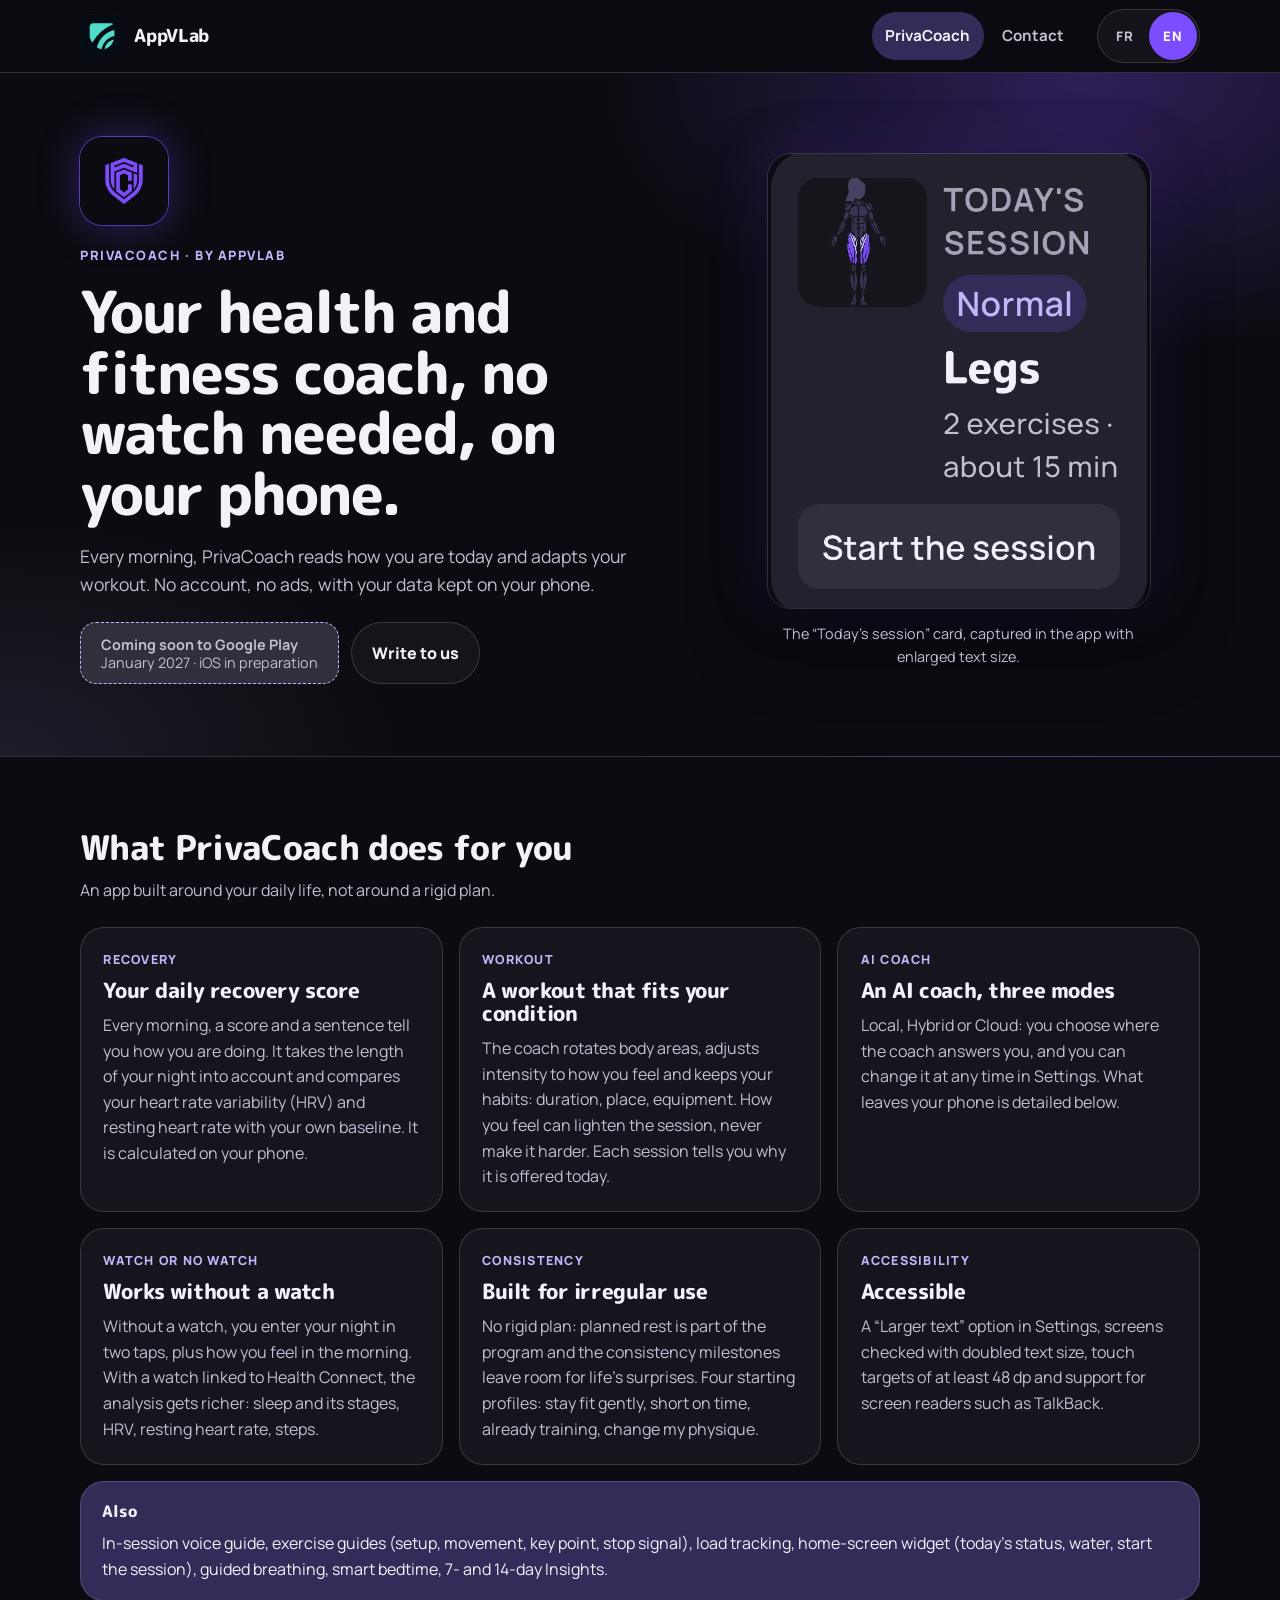
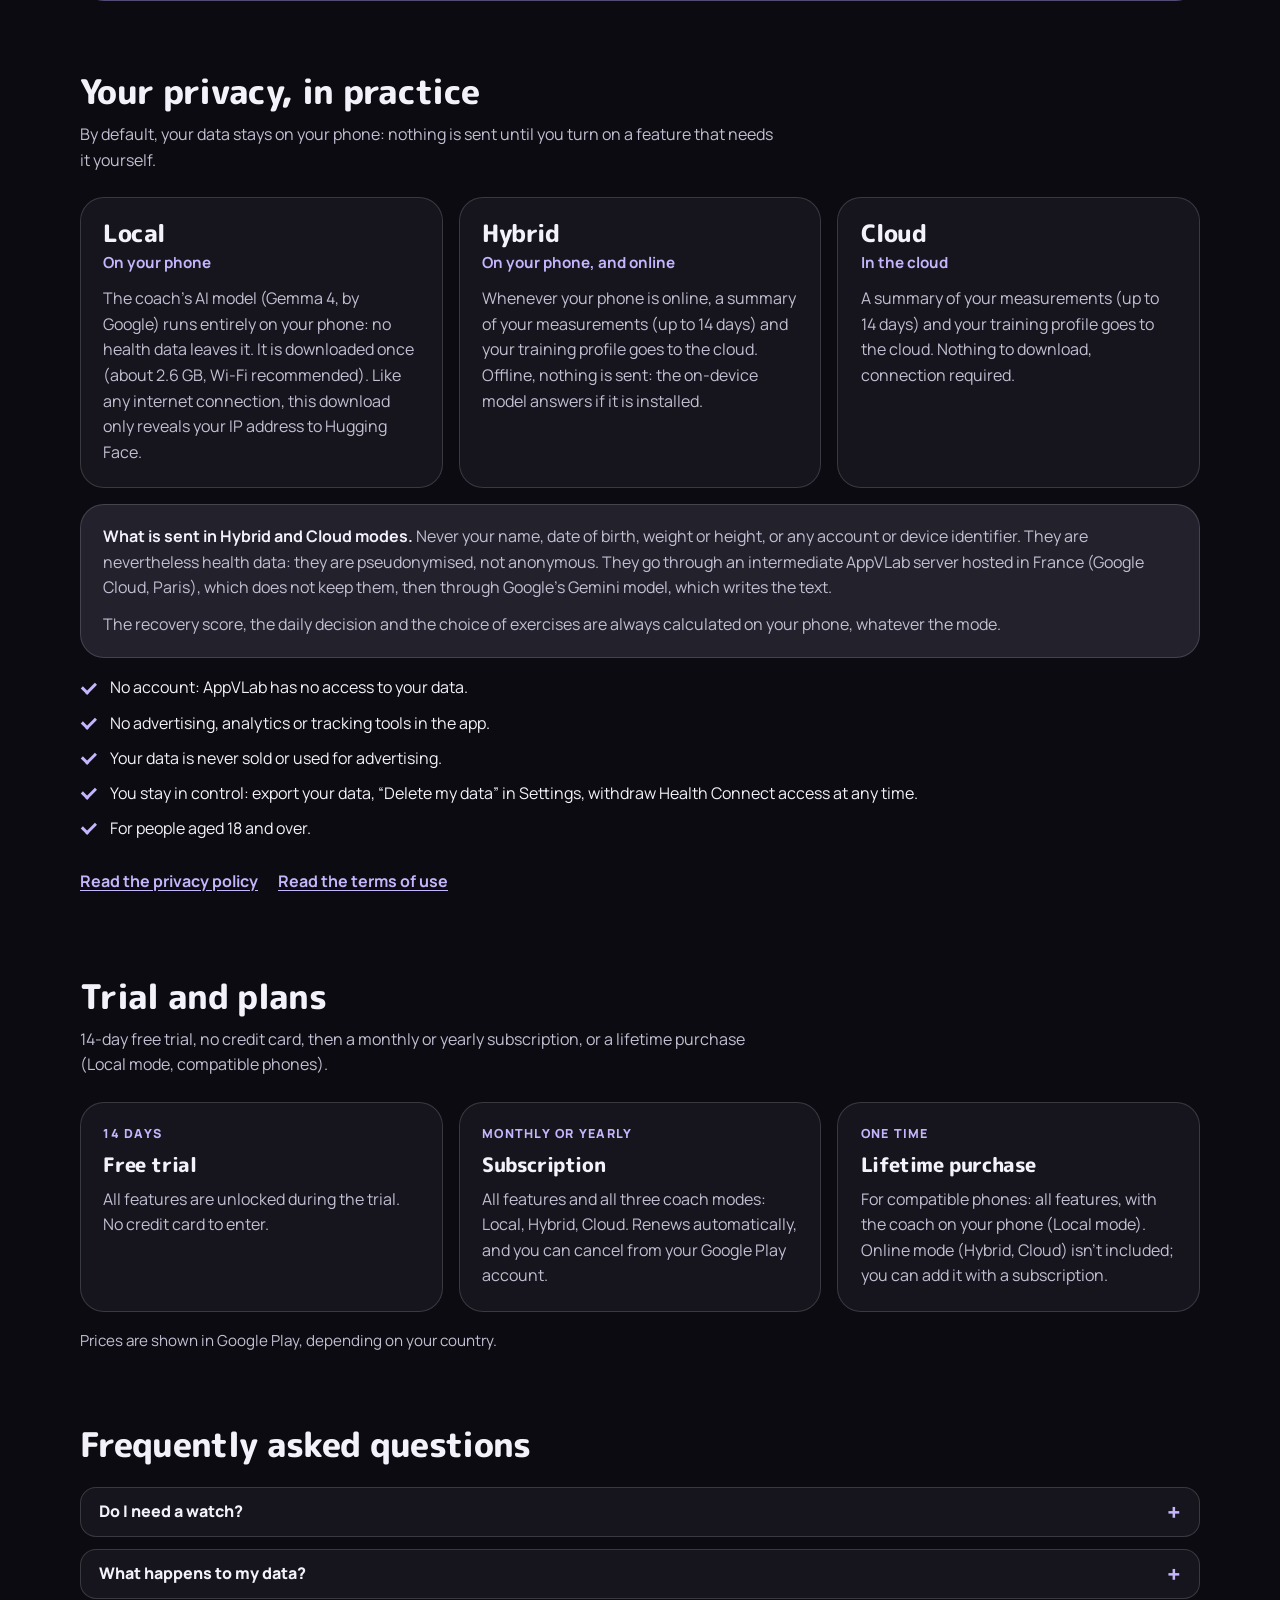
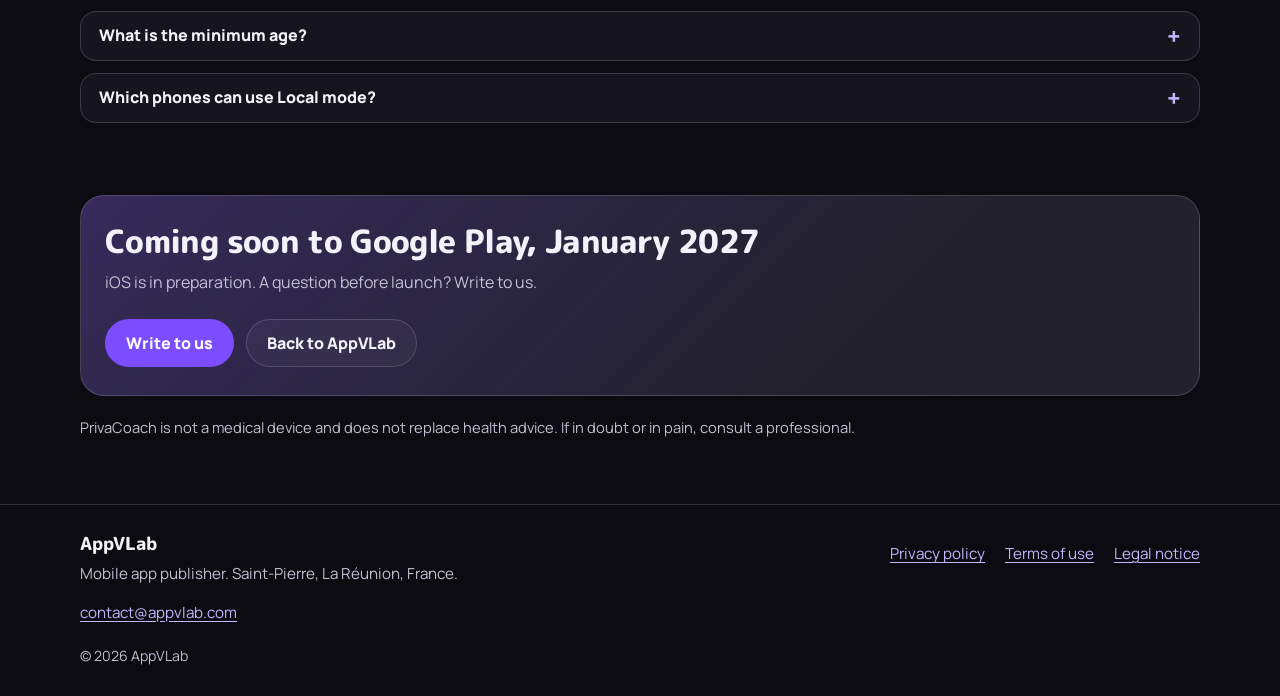
==== privacoach/index.html @ b3d248d9 "Redesign site: PrivaCoach page, legal notice, honest platforms - Home: Android available January 202" ====
<!DOCTYPE html>
<html lang="fr" data-title-fr="PrivaCoach — Ton coach santé et sport, sans montre | AppVLab" data-title-en="PrivaCoach — Your health and fitness coach, no watch needed | AppVLab" data-desc-fr="PrivaCoach adapte ta séance du jour à ta récupération, avec ou sans montre. Coach IA Local, Hybride ou Cloud, sans compte ni publicité. Android, janvier 2027." data-desc-en="PrivaCoach adapts your daily workout to your recovery, with or without a watch. Local, Hybrid or Cloud AI coach, no account, no ads. Android, January 2027.">
  <head>
    <meta charset="utf-8" />
    <meta name="viewport" content="width=device-width, initial-scale=1" />
    <title>PrivaCoach — Ton coach santé et sport, sans montre | AppVLab</title>
    <meta name="description" content="PrivaCoach adapte ta séance du jour à ta récupération, avec ou sans montre. Coach IA Local, Hybride ou Cloud, sans compte ni publicité. Android, janvier 2027." />
    <link rel="canonical" href="https://appvlab.com/privacoach/" />
    <meta name="color-scheme" content="dark" />
    <meta name="theme-color" content="#0C0B11" />
    <meta property="og:type" content="website" />
    <meta property="og:site_name" content="AppVLab" />
    <meta property="og:locale" content="fr_FR" />
    <meta property="og:locale:alternate" content="en_US" />
    <meta property="og:title" content="PrivaCoach — Ton coach santé et sport, sans montre | AppVLab" />
    <meta property="og:description" content="PrivaCoach adapte ta séance du jour à ta récupération, avec ou sans montre. Coach IA Local, Hybride ou Cloud, sans compte ni publicité. Android, janvier 2027." />
    <meta property="og:url" content="https://appvlab.com/privacoach/" />
    <meta property="og:image" content="https://appvlab.com/assets/privacoach-icon-256.png" />
    <meta name="twitter:card" content="summary" />
    <link rel="icon" href="/assets/favicon-48.png" type="image/png" sizes="48x48" />
    <link rel="apple-touch-icon" href="/assets/apple-touch-icon.png" />
    <link rel="preload" href="/assets/fonts/manrope-latin-var.woff2" as="font" type="font/woff2" crossorigin />
    <link rel="preload" href="/assets/fonts/mplus-rounded-1c-800-latin.woff2" as="font" type="font/woff2" crossorigin />
    <link rel="stylesheet" href="/assets/site.css" />
    <script src="/assets/site.js"></script>
  </head>
  <body data-theme="pc">
    <a class="skip-link" href="#contenu"><span data-l="fr">Aller au contenu</span><span data-l="en">Skip to content</span></a>
    <header class="topbar">
      <div class="shell topbar-inner">
        <a class="brand" href="/">
          <img src="/assets/logo-128.png" alt="" width="44" height="44" />
          <span class="brand-name">AppVLab</span>
        </a>
        <nav class="nav" aria-label="Navigation principale" data-aria-fr="Navigation principale" data-aria-en="Main navigation">
          <a href="/privacoach/" aria-current="page">PrivaCoach</a>
          <a href="/#contact">Contact</a>
        </nav>
        <div class="lang" role="group" aria-label="Langue / Language">
          <button type="button" data-lang="fr" lang="fr" aria-pressed="true" aria-label="Français">FR</button>
          <button type="button" data-lang="en" lang="en" aria-pressed="false" aria-label="English">EN</button>
        </div>
      </div>
    </header>
    <main id="contenu">
      <section class="pc-hero">
        <div class="shell pc-hero-grid">
          <div>
            <img class="pc-icon" src="/assets/privacoach-icon-256.png" alt="Icône de l’app PrivaCoach" data-l="fr" width="88" height="88" />
            <img class="pc-icon" src="/assets/privacoach-icon-256.png" alt="PrivaCoach app icon" data-l="en" width="88" height="88" />
            <p class="eyebrow"><span data-l="fr">PrivaCoach · par AppVLab</span><span data-l="en">PrivaCoach · by AppVLab</span></p>
            <h1><span data-l="fr">Ton coach santé et sport, sans montre, sur ton téléphone.</span><span data-l="en">Your health and fitness coach, no watch needed, on your phone.</span></h1>
            <p class="lead"><span data-l="fr">Chaque matin, PrivaCoach lit ta forme du jour et adapte ta séance. Sans compte, sans publicité, avec tes données sur ton téléphone.</span><span data-l="en">Every morning, PrivaCoach reads how you are today and adapts your workout. No account, no ads, with your data kept on your phone.</span></p>
            <div class="cta-row">
              <p class="soon">
                <strong><span data-l="fr">Bientôt sur Google Play</span><span data-l="en">Coming soon to Google Play</span></strong>
                <span><span data-l="fr">Janvier 2027 · iOS en préparation</span><span data-l="en">January 2027 · iOS in preparation</span></span>
              </p>
              <a class="btn btn-ghost" href="mailto:contact@appvlab.com?subject=PrivaCoach"><span data-l="fr">Nous écrire</span><span data-l="en">Write to us</span></a>
            </div>
            
          </div>
          <figure class="shot">
            <img src="/assets/screens/seance-du-jour-fr.webp" data-l="fr" width="640" height="760"
              alt="Capture de l’app PrivaCoach : la carte « Séance du jour » affiche une séance normale pour les jambes, deux exercices, environ 15 minutes, avec le bouton « Lancer la séance »." />
            <img src="/assets/screens/seance-du-jour-en.webp" data-l="en" width="640" height="760"
              alt="Screenshot of the PrivaCoach app: the “Today’s session” card shows a normal legs workout, two exercises, about 15 minutes, with the “Start the session” button." />
            <figcaption><span data-l="fr">La carte « Séance du jour », capturée dans l’app avec la taille de texte agrandie.</span><span data-l="en">The “Today’s session” card, captured in the app with enlarged text size.</span></figcaption>
          </figure>
        </div>
      </section>

      <div class="shell">
        <section class="section" id="points-forts" aria-labelledby="pf-title">
          <div class="section-head">
            <h2 id="pf-title"><span data-l="fr">Ce que PrivaCoach fait pour toi</span><span data-l="en">What PrivaCoach does for you</span></h2>
            <p><span data-l="fr">Une app pensée pour ton quotidien, pas pour un plan figé.</span><span data-l="en">An app built around your daily life, not around a rigid plan.</span></p>
          </div>
          <div class="grid">
          <article class="card">
              <p class="label"><span data-l="fr">Récupération</span><span data-l="en">Recovery</span></p>
              <h3><span data-l="fr">Ton score de récupération du jour</span><span data-l="en">Your daily recovery score</span></h3>
              <p><span data-l="fr">Chaque matin, un score et une phrase te disent comment tu es. Il tient compte de la durée de ta nuit et compare ta variabilité cardiaque (VFC) et ta fréquence cardiaque au repos à ta propre référence. Il est calculé sur ton téléphone.</span><span data-l="en">Every morning, a score and a sentence tell you how you are doing. It takes the length of your night into account and compares your heart rate variability (HRV) and resting heart rate with your own baseline. It is calculated on your phone.</span></p>
            </article>
          <article class="card">
              <p class="label"><span data-l="fr">Séance</span><span data-l="en">Workout</span></p>
              <h3><span data-l="fr">Une séance adaptée à ton état</span><span data-l="en">A workout that fits your condition</span></h3>
              <p><span data-l="fr">Le coach change de zone du corps, ajuste l’intensité selon ta forme et garde tes habitudes : durée, lieu, matériel. Ton ressenti peut alléger la séance, jamais la durcir. Chaque séance dit pourquoi elle t’est proposée aujourd’hui.</span><span data-l="en">The coach rotates body areas, adjusts intensity to how you feel and keeps your habits: duration, place, equipment. How you feel can lighten the session, never make it harder. Each session tells you why it is offered today.</span></p>
            </article>
          <article class="card">
              <p class="label"><span data-l="fr">Coach IA</span><span data-l="en">AI coach</span></p>
              <h3><span data-l="fr">Un coach IA, trois modes</span><span data-l="en">An AI coach, three modes</span></h3>
              <p><span data-l="fr">Local, Hybride ou Cloud : tu choisis où le coach te répond, et tu peux en changer à tout moment dans les Réglages. Le détail de ce qui quitte ton téléphone est plus bas.</span><span data-l="en">Local, Hybrid or Cloud: you choose where the coach answers you, and you can change it at any time in Settings. What leaves your phone is detailed below.</span></p>
            </article>
          <article class="card">
              <p class="label"><span data-l="fr">Avec ou sans montre</span><span data-l="en">Watch or no watch</span></p>
              <h3><span data-l="fr">Fonctionne sans montre</span><span data-l="en">Works without a watch</span></h3>
              <p><span data-l="fr">Sans montre, tu saisis ta nuit en deux touches et ton ressenti du matin. Avec une montre reliée à Health Connect, l’analyse s’enrichit : sommeil et phases, VFC, fréquence cardiaque au repos, pas.</span><span data-l="en">Without a watch, you enter your night in two taps, plus how you feel in the morning. With a watch linked to Health Connect, the analysis gets richer: sleep and its stages, HRV, resting heart rate, steps.</span></p>
            </article>
          <article class="card">
              <p class="label"><span data-l="fr">Régularité</span><span data-l="en">Consistency</span></p>
              <h3><span data-l="fr">Pensé pour un usage irrégulier</span><span data-l="en">Built for irregular use</span></h3>
              <p><span data-l="fr">Pas de plan figé : le repos planifié fait partie du programme et les jalons de régularité laissent de la marge aux imprévus. Quatre profils de départ : rester en forme en douceur, peu de temps, je m’entraîne déjà, changer mon physique.</span><span data-l="en">No rigid plan: planned rest is part of the program and the consistency milestones leave room for life’s surprises. Four starting profiles: stay fit gently, short on time, already training, change my physique.</span></p>
            </article>
          <article class="card">
              <p class="label"><span data-l="fr">Accessibilité</span><span data-l="en">Accessibility</span></p>
              <h3><span data-l="fr">Accessible</span><span data-l="en">Accessible</span></h3>
              <p><span data-l="fr">Une option « Texte agrandi » dans les Réglages, des écrans vérifiés avec une taille de texte doublée, des zones tactiles d’au moins 48 dp et la prise en compte des lecteurs d’écran comme TalkBack.</span><span data-l="en">A “Larger text” option in Settings, screens checked with doubled text size, touch targets of at least 48 dp and support for screen readers such as TalkBack.</span></p>
            </article>
          </div>
          <div class="also">
            <strong><span data-l="fr">Et aussi</span><span data-l="en">Also</span></strong>
            <p><span data-l="fr">Guide vocal en séance, fiches d’exercices (mise en place, mouvement, point clé, signal d’arrêt), suivi des charges, widget d’accueil (état du jour, eau, lancement de la séance), respiration guidée, coucher intelligent, Insights sur 7 et 14 jours.</span><span data-l="en">In-session voice guide, exercise guides (setup, movement, key point, stop signal), load tracking, home-screen widget (today’s status, water, start the session), guided breathing, smart bedtime, 7- and 14-day Insights.</span></p>
          </div>
        </section>

        <section class="section" id="confidentialite" aria-labelledby="priv-title">
          <div class="section-head">
            <h2 id="priv-title"><span data-l="fr">Ta vie privée, concrètement</span><span data-l="en">Your privacy, in practice</span></h2>
            <p><span data-l="fr">Par défaut, tes données restent sur ton téléphone : rien n’est envoyé tant que tu n’actives pas toi-même une fonction qui en a besoin.</span><span data-l="en">By default, your data stays on your phone: nothing is sent until you turn on a feature that needs it yourself.</span></p>
          </div>
          <div class="grid">
            <article class="card mode">
              <h3>Local</h3>
              <p class="where"><span data-l="fr">Sur ton téléphone</span><span data-l="en">On your phone</span></p>
              <p><span data-l="fr">Le modèle d’IA du coach (Gemma 4, de Google) tourne entièrement sur ton téléphone : aucune donnée de santé n’en sort. Il se télécharge une fois (environ 2,6 Go, Wi-Fi conseillé). Comme toute connexion internet, ce téléchargement laisse seulement apparaître ton adresse IP à Hugging Face.</span><span data-l="en">The coach’s AI model (Gemma 4, by Google) runs entirely on your phone: no health data leaves it. It is downloaded once (about 2.6 GB, Wi-Fi recommended). Like any internet connection, this download only reveals your IP address to Hugging Face.</span></p>
            </article>
            <article class="card mode">
              <h3><span data-l="fr">Hybride</span><span data-l="en">Hybrid</span></h3>
              <p class="where"><span data-l="fr">Sur ton téléphone, et en ligne</span><span data-l="en">On your phone, and online</span></p>
              <p><span data-l="fr">Dès que ton téléphone est en ligne, un résumé de tes mesures (jusqu’à 14 jours) et de ton profil d’entraînement part vers le cloud. Hors connexion, rien ne part : le modèle local répond s’il est installé.</span><span data-l="en">Whenever your phone is online, a summary of your measurements (up to 14 days) and your training profile goes to the cloud. Offline, nothing is sent: the on-device model answers if it is installed.</span></p>
            </article>
            <article class="card mode">
              <h3>Cloud</h3>
              <p class="where"><span data-l="fr">Dans le cloud</span><span data-l="en">In the cloud</span></p>
              <p><span data-l="fr">Un résumé de tes mesures (jusqu’à 14 jours) et de ton profil d’entraînement part vers le cloud. Rien à télécharger, connexion nécessaire.</span><span data-l="en">A summary of your measurements (up to 14 days) and your training profile goes to the cloud. Nothing to download, connection required.</span></p>
            </article>
          </div>
          <div class="callout">
            <p><span data-l="fr"><strong>Ce qui part en modes Hybride et Cloud.</strong> Ni ton nom, ni ta date de naissance, ni ton poids ou ta taille, ni identifiant de compte ou d’appareil. Ce sont pourtant des données de santé : elles sont pseudonymisées, pas anonymes. Elles passent par un serveur intermédiaire d’AppVLab hébergé en France (Google Cloud, Paris), qui ne les garde pas, puis par le modèle Gemini de Google, qui rédige le texte.</span><span data-l="en"><strong>What is sent in Hybrid and Cloud modes.</strong> Never your name, date of birth, weight or height, or any account or device identifier. They are nevertheless health data: they are pseudonymised, not anonymous. They go through an intermediate AppVLab server hosted in France (Google Cloud, Paris), which does not keep them, then through Google’s Gemini model, which writes the text.</span></p>
            <p><span data-l="fr">Le score de récupération, la décision du jour et le choix des exercices sont toujours calculés sur ton téléphone, quel que soit le mode.</span><span data-l="en">The recovery score, the daily decision and the choice of exercises are always calculated on your phone, whatever the mode.</span></p>
          </div>
          <ul class="checks">
            <li><span data-l="fr">Pas de compte : AppVLab n’a pas accès à tes données.</span><span data-l="en">No account: AppVLab has no access to your data.</span></li>
            <li><span data-l="fr">Pas de publicité, ni outil de statistiques ou de suivi dans l’app.</span><span data-l="en">No advertising, analytics or tracking tools in the app.</span></li>
            <li><span data-l="fr">Tes données ne sont ni vendues, ni utilisées pour de la publicité.</span><span data-l="en">Your data is never sold or used for advertising.</span></li>
            <li><span data-l="fr">Tu gardes la main : export de tes données, « Supprimer mes données » dans les Réglages, retrait de l’accès Health Connect à tout moment.</span><span data-l="en">You stay in control: export your data, “Delete my data” in Settings, withdraw Health Connect access at any time.</span></li>
            <li><span data-l="fr">Réservé aux personnes de 18 ans et plus.</span><span data-l="en">For people aged 18 and over.</span></li>
          </ul>
          <div class="links-row">
            <a href="https://privacy.appvlab.com/privacy/?lang=fr"><span data-l="fr">Lire la politique de confidentialité</span><span data-l="en">Read the privacy policy</span></a>
            <a href="https://privacy.appvlab.com/terms/?lang=fr"><span data-l="fr">Lire les CGU</span><span data-l="en">Read the terms of use</span></a>
          </div>
        </section>

        <section class="section" id="offres" aria-labelledby="offres-title">
          <div class="section-head">
            <h2 id="offres-title"><span data-l="fr">Essai et offres</span><span data-l="en">Trial and plans</span></h2>
            <p><span data-l="fr">14 jours d’essai gratuit, sans carte bancaire, puis abonnement mensuel ou annuel, ou achat à vie (mode Local, téléphones compatibles).</span><span data-l="en">14-day free trial, no credit card, then a monthly or yearly subscription, or a lifetime purchase (Local mode, compatible phones).</span></p>
          </div>
          <div class="grid">
            <article class="card offer"><p class="label"><span data-l="fr">14 jours</span><span data-l="en">14 days</span></p><h3><span data-l="fr">Essai gratuit</span><span data-l="en">Free trial</span></h3><p><span data-l="fr">Toutes les fonctions sont débloquées pendant l’essai. Pas de carte bancaire à saisir.</span><span data-l="en">All features are unlocked during the trial. No credit card to enter.</span></p></article>
            <article class="card offer"><p class="label"><span data-l="fr">Mensuel ou annuel</span><span data-l="en">Monthly or yearly</span></p><h3><span data-l="fr">Abonnement</span><span data-l="en">Subscription</span></h3><p><span data-l="fr">Toutes les fonctions et les trois modes du coach : Local, Hybride, Cloud. Renouvelé automatiquement, annulable depuis ton compte Google Play.</span><span data-l="en">All features and all three coach modes: Local, Hybrid, Cloud. Renews automatically, and you can cancel from your Google Play account.</span></p></article>
            <article class="card offer"><p class="label"><span data-l="fr">Une seule fois</span><span data-l="en">One time</span></p><h3><span data-l="fr">Achat à vie</span><span data-l="en">Lifetime purchase</span></h3><p><span data-l="fr">Pour les téléphones compatibles : toutes les fonctions, avec le coach sur ton téléphone (mode Local). Le mode en ligne (Hybride, Cloud) n’est pas inclus ; tu peux l’ajouter avec un abonnement.</span><span data-l="en">For compatible phones: all features, with the coach on your phone (Local mode). Online mode (Hybrid, Cloud) isn’t included; you can add it with a subscription.</span></p></article>
          </div>
          <p class="fine"><span data-l="fr">Les prix sont affichés dans Google Play, selon ton pays.</span><span data-l="en">Prices are shown in Google Play, depending on your country.</span></p>
        </section>

        <section class="section" id="faq" aria-labelledby="faq-title">
          <div class="section-head">
            <h2 id="faq-title"><span data-l="fr">Questions fréquentes</span><span data-l="en">Frequently asked questions</span></h2>
          </div>
          <div class="faq">
          <details>
            <summary><span data-l="fr">Faut-il une montre ?</span><span data-l="en">Do I need a watch?</span></summary>
            <p class="answer"><span data-l="fr">Non. Sans montre, tu indiques ta nuit et ton ressenti en quelques secondes, et PrivaCoach adapte ta séance. Avec une montre qui écrit dans Health Connect, l’app lit en plus ton sommeil, ta VFC, ta fréquence cardiaque au repos et tes pas, si tu l’autorises.</span><span data-l="en">No. Without a watch, you enter your night and how you feel in a few seconds, and PrivaCoach adapts your workout. With a watch that writes to Health Connect, the app also reads your sleep, HRV, resting heart rate and steps, if you allow it.</span></p>
          </details>
          <details>
            <summary><span data-l="fr">Que deviennent mes données ?</span><span data-l="en">What happens to my data?</span></summary>
            <p class="answer"><span data-l="fr">Elles restent sur ton téléphone. Seuls les modes Hybride et Cloud envoient un résumé pseudonymisé vers le cloud, et seulement si tu les choisis. Tu peux tout effacer dans les Réglages, avec « Supprimer mes données ». Le détail est dans la politique de confidentialité.</span><span data-l="en">It stays on your phone. Only Hybrid and Cloud modes send a pseudonymised summary to the cloud, and only if you choose them. You can erase everything in Settings with “Delete my data”. The details are in the privacy policy.</span></p>
          </details>
          <details>
            <summary><span data-l="fr">Quel âge minimum ?</span><span data-l="en">What is the minimum age?</span></summary>
            <p class="answer"><span data-l="fr">PrivaCoach est réservé aux personnes de 18 ans et plus. Si tu as moins de 18 ans, n’utilise pas l’app.</span><span data-l="en">PrivaCoach is for people aged 18 and over. If you are under 18, please do not use the app.</span></p>
          </details>
          <details>
            <summary><span data-l="fr">Quels téléphones pour le mode Local ?</span><span data-l="en">Which phones can use Local mode?</span></summary>
            <p class="answer"><span data-l="fr">Sur Android, le mode Local demande au moins 6 Go de mémoire (RAM) et de la place pour le modèle d’IA, à télécharger une fois (environ 2,6 Go). L’achat à vie n’est proposé que sur les téléphones compatibles. Sur les autres, le coach fonctionne avec les modes Hybride et Cloud, grâce à un abonnement.</span><span data-l="en">On Android, Local mode needs at least 6 GB of memory (RAM) and room for the AI model, downloaded once (about 2.6 GB). The lifetime purchase is only offered on compatible phones. On other phones, the coach works in Hybrid and Cloud modes, with a subscription.</span></p>
          </details>
          </div>
        </section>

        <section class="section" id="disponibilite" aria-labelledby="dispo-title">
          <div class="cta-band">
            <h2 id="dispo-title"><span data-l="fr">Bientôt sur Google Play, janvier 2027</span><span data-l="en">Coming soon to Google Play, January 2027</span></h2>
            <p><span data-l="fr">iOS est en préparation. Une question avant la sortie ? Écris-nous.</span><span data-l="en">iOS is in preparation. A question before launch? Write to us.</span></p>
            <div class="cta-row">
              <a class="btn btn-primary" href="mailto:contact@appvlab.com?subject=PrivaCoach"><span data-l="fr">Nous écrire</span><span data-l="en">Write to us</span></a>
              <a class="btn btn-ghost" href="/"><span data-l="fr">Retour à AppVLab</span><span data-l="en">Back to AppVLab</span></a>
            </div>
          </div>
          <p class="health-note"><span data-l="fr">PrivaCoach n’est pas un dispositif médical et ne remplace pas un avis de santé. En cas de doute ou de douleur, consulte un professionnel.</span><span data-l="en">PrivaCoach is not a medical device and does not replace health advice. If in doubt or in pain, consult a professional.</span></p>
        </section>
      </div>
    </main>
    <footer class="site-footer">
      <div class="shell footer-inner">
        <div class="footer-id">
          <p class="footer-name">AppVLab</p>
          <p><span data-l="fr">Éditeur d’applications mobiles. Saint-Pierre, La Réunion, France.</span><span data-l="en">Mobile app publisher. Saint-Pierre, La Réunion, France.</span></p>
          <p><a href="mailto:contact@appvlab.com" class="email">contact@appvlab.com</a></p>
        </div>
        <nav class="footer-links" aria-label="Pied de page" data-aria-fr="Pied de page" data-aria-en="Footer">
          <a href="https://privacy.appvlab.com/privacy/?lang=fr"><span data-l="fr">Politique de confidentialité</span><span data-l="en">Privacy policy</span></a>
          <a href="https://privacy.appvlab.com/terms/?lang=fr"><span data-l="fr">CGU</span><span data-l="en">Terms of use</span></a>
          <a href="/mentions-legales/"><span data-l="fr">Mentions légales</span><span data-l="en">Legal notice</span></a>
        </nav>
      </div>
      <div class="shell footer-bottom">
        <p>© 2026 AppVLab</p>
      </div>
    </footer>
    <!-- Privacy-friendly analytics (no cookies / no personal tracking). -->
    <script
      data-goatcounter="https://appvlab.goatcounter.com/count"
      async
      src="https://gc.zgo.at/count.js"
    ></script>
  </body>
</html>
---- assets/site.css ----
/* AppVLab — feuille de style commune (accueil, PrivaCoach, mentions légales).
   Polices Manrope et M PLUS Rounded 1c (SIL OFL, voir assets/fonts), servies par le site. */

@font-face {
  font-family: "Manrope";
  src: url("/assets/fonts/manrope-latin-var.woff2") format("woff2");
  font-weight: 200 800;
  font-style: normal;
  font-display: swap;
}

@font-face {
  font-family: "M PLUS Rounded 1c";
  src: url("/assets/fonts/mplus-rounded-1c-800-latin.woff2") format("woff2");
  font-weight: 800;
  font-style: normal;
  font-display: swap;
}

:root {
  color-scheme: dark;
  --bg: #070a0e;
  --surface: #10161d;
  --surface-2: #17202a;
  --ink: #f3f7fb;
  --muted: #a9b9c9;
  --accent: #5eead4;
  --accent-2: #2dd4bf;
  --on-accent: #042f2e;
  --link: #5eead4;
  --link-hover: #a7f3e8;
  --tint: rgba(94, 234, 212, 0.1);
  --line: rgba(243, 247, 251, 0.16);
  --card: rgba(255, 255, 255, 0.04);
  --focus: #ffffff;
  --radius: 1.25rem;
  --max: 1120px;
  --font: "Manrope", system-ui, -apple-system, "Segoe UI", Roboto, sans-serif;
  --font-display: "M PLUS Rounded 1c", "Manrope", system-ui, sans-serif;
}

/* Page PrivaCoach : couleurs de l'app (PcTokens). */
body[data-theme="pc"] {
  --bg: #0c0b11;
  --surface: #22212c;
  --surface-2: #302f3b;
  --ink: #f3f1fa;
  --muted: #c3bfd3;
  --accent: #7c4dff;
  --accent-2: #6b3af0;
  --on-accent: #ffffff;
  --link: #c4b5fd;
  --link-hover: #ddd3ff;
  --tint: #342c58;
  --line: rgba(243, 241, 250, 0.16);
  --card: #16151d;
  --focus: #c4b5fd;
  --radius: 1.5rem;
}

* {
  box-sizing: border-box;
}

html {
  scroll-behavior: smooth;
  -webkit-text-size-adjust: 100%;
}

html[lang="fr"] [data-l="en"],
html[lang="en"] [data-l="fr"] {
  display: none !important;
}

[hidden] {
  display: none !important;
}

body {
  margin: 0;
  min-height: 100vh;
  display: flex;
  flex-direction: column;
  font-family: var(--font);
  font-size: 1rem;
  line-height: 1.6;
  color: var(--ink);
  background: var(--bg);
  text-rendering: optimizeLegibility;
}

main {
  flex: 1 0 auto;
}

img {
  display: block;
  max-width: 100%;
  height: auto;
}

h1,
h2,
h3 {
  font-family: var(--font-display);
  font-weight: 800;
  letter-spacing: -0.02em;
  line-height: 1.12;
  margin: 0;
  overflow-wrap: break-word;
}

p {
  margin: 0;
}

a {
  color: var(--link);
  text-underline-offset: 0.18em;
}

a:hover {
  color: var(--link-hover);
}

:focus-visible {
  outline: 3px solid var(--focus);
  outline-offset: 3px;
  border-radius: 6px;
}

.shell {
  width: min(var(--max), calc(100% - 2rem));
  margin: 0 auto;
}

[id] {
  scroll-margin-top: 5.5rem;
}

.skip-link {
  position: absolute;
  left: 1rem;
  top: -4rem;
  z-index: 50;
  padding: 0.8rem 1.1rem;
  min-height: 48px;
  background: var(--accent);
  color: var(--on-accent);
  font-weight: 700;
  border-radius: 0.6rem;
  text-decoration: none;
}

.skip-link:focus {
  top: 0.75rem;
}

.email {
  overflow-wrap: anywhere;
}

/* —— En-tête —— */
.topbar {
  position: relative;
  z-index: 20;
  background: color-mix(in srgb, var(--bg) 88%, transparent);
  border-bottom: 1px solid var(--line);
}

.topbar-inner {
  display: flex;
  flex-wrap: wrap;
  align-items: center;
  justify-content: space-between;
  gap: 0.25rem 0.75rem;
  min-height: 4.5rem;
  padding: 0.35rem 0;
}

.brand {
  display: inline-flex;
  align-items: center;
  gap: 0.65rem;
  min-height: 48px;
  color: var(--ink);
  text-decoration: none;
  font-family: var(--font-display);
  font-weight: 800;
  font-size: 1.15rem;
  letter-spacing: -0.02em;
}

.brand:hover {
  color: var(--ink);
}

.brand img {
  width: 2.75rem;
  height: 2.75rem;
  border-radius: 0.7rem;
}

.nav {
  display: flex;
  flex-wrap: wrap;
  gap: 0.25rem;
  order: 3;
  width: 100%;
}

.nav a {
  display: inline-flex;
  align-items: center;
  min-height: 48px;
  padding: 0 0.85rem;
  color: var(--muted);
  font-weight: 700;
  font-size: 0.95rem;
  text-decoration: none;
  border-radius: 999px;
}

.nav a:hover,
.nav a[aria-current="page"] {
  color: var(--ink);
}

.nav a[aria-current="page"] {
  background: var(--tint);
}

.lang {
  display: inline-flex;
  padding: 0.15rem;
  border: 1px solid var(--line);
  border-radius: 999px;
  background: rgba(255, 255, 255, 0.04);
}

html:not(.js) .lang {
  display: none;
}

.lang button {
  appearance: none;
  border: 0;
  background: transparent;
  color: var(--muted);
  font: inherit;
  font-weight: 800;
  font-size: 0.82rem;
  letter-spacing: 0.04em;
  min-width: 48px;
  min-height: 48px;
  padding: 0 0.6rem;
  border-radius: 999px;
  cursor: pointer;
}

.lang button:hover {
  color: var(--ink);
}

.lang button[aria-pressed="true"] {
  background: var(--accent);
  color: var(--on-accent);
}

@media (min-width: 700px) {
  .topbar {
    position: sticky;
    top: 0;
    backdrop-filter: blur(14px) saturate(1.2);
  }

  .topbar-inner {
    flex-wrap: nowrap;
  }

  .nav {
    order: 0;
    width: auto;
    margin-left: auto;
    margin-right: 0.5rem;
  }
}

/* —— Boutons —— */
.btn {
  display: inline-flex;
  align-items: center;
  justify-content: center;
  min-height: 48px;
  padding: 0.6rem 1.25rem;
  border-radius: 999px;
  font-weight: 800;
  font-size: 1rem;
  line-height: 1.25;
  text-align: center;
  text-decoration: none;
  border: 1px solid transparent;
  transition: transform 0.18s ease, background 0.18s ease;
}

.btn:hover {
  transform: translateY(-1px);
}

.btn-primary {
  background: var(--accent);
  color: var(--on-accent);
}

body:not([data-theme="pc"]) .btn-primary {
  background: linear-gradient(135deg, var(--accent), var(--accent-2));
  box-shadow: 0 12px 32px rgba(94, 234, 212, 0.2);
}

.btn-primary:hover {
  color: var(--on-accent);
  background: var(--accent-2);
}

.btn-ghost {
  background: rgba(255, 255, 255, 0.04);
  border-color: var(--line);
  color: var(--ink);
}

.btn-ghost:hover {
  color: var(--ink);
  background: rgba(255, 255, 255, 0.09);
}

.cta-row {
  display: flex;
  flex-wrap: wrap;
  gap: 0.75rem;
  margin-top: 1.5rem;
}

.soon {
  display: inline-flex;
  flex-direction: column;
  justify-content: center;
  min-height: 48px;
  padding: 0.6rem 1.25rem;
  border-radius: 1rem;
  border: 1px dashed var(--link);
  background: var(--surface-2);
  color: var(--ink);
  line-height: 1.3;
  cursor: default;
}

.soon strong {
  font-size: 1.05rem;
}

.soon span {
  color: var(--muted);
  font-size: 0.9rem;
}

/* —— Textes courants —— */
.eyebrow {
  margin: 0 0 1rem;
  color: var(--link);
  font-size: 0.8rem;
  font-weight: 800;
  letter-spacing: 0.12em;
  text-transform: uppercase;
}

.lead {
  margin-top: 1.15rem;
  color: var(--muted);
  font-size: 1.1rem;
  max-width: 38rem;
}

.section {
  padding: 3.5rem 0 0;
}

.section-head {
  margin-bottom: 1.5rem;
  max-width: 44rem;
}

.section-head h2 {
  font-size: clamp(1.6rem, 4.5vw, 2.1rem);
}

.section-head p {
  margin-top: 0.7rem;
  color: var(--muted);
}

.card {
  padding: 1.35rem 1.4rem;
  border-radius: var(--radius);
  border: 1px solid var(--line);
  background: var(--card);
  min-width: 0;
}

.card h3 {
  font-size: 1.3rem;
}

.card p {
  margin-top: 0.7rem;
  color: var(--muted);
}

.card .label {
  margin: 0 0 0.55rem;
  color: var(--link);
  font-size: 0.78rem;
  font-weight: 800;
  letter-spacing: 0.1em;
  text-transform: uppercase;
}

.grid {
  display: grid;
  gap: 1rem;
  grid-template-columns: repeat(auto-fit, minmax(min(100%, 17.5rem), 1fr));
}

.chips {
  display: flex;
  flex-wrap: wrap;
  gap: 0.5rem;
  margin: 1.1rem 0 0;
  padding: 0;
  list-style: none;
}

.chip {
  padding: 0.3rem 0.75rem;
  border-radius: 999px;
  border: 1px solid var(--line);
  background: rgba(255, 255, 255, 0.03);
  font-size: 0.85rem;
  font-weight: 700;
}

/* —— Accueil —— */
.hero {
  position: relative;
  overflow: hidden;
  border-bottom: 1px solid var(--line);
}

.hero::before {
  content: "";
  position: absolute;
  inset: 0;
  background:
    linear-gradient(105deg, rgba(7, 10, 14, 0.94) 0%, rgba(7, 10, 14, 0.8) 45%, rgba(7, 10, 14, 0.45) 75%, rgba(7, 10, 14, 0.6) 100%),
    url("/assets/hero-bg.webp") right center / cover no-repeat;
  z-index: 0;
}

.hero-grid {
  position: relative;
  z-index: 1;
  display: grid;
  grid-template-columns: 1fr;
  gap: 2rem;
  align-items: center;
  padding: 3rem 0 3.5rem;
}

.hero h1 {
  font-size: clamp(2.2rem, 9vw, 4.4rem);
  line-height: 1;
  letter-spacing: -0.04em;
  max-width: 13ch;
}

.hero-panel {
  padding: 1.35rem 1.4rem 1.5rem;
  border-radius: var(--radius);
  border: 1px solid var(--line);
  background: linear-gradient(160deg, rgba(94, 234, 212, 0.1), transparent 55%), rgba(16, 22, 29, 0.82);
}

.hero-panel .logo-mark {
  width: 3.5rem;
  height: 3.5rem;
  border-radius: 0.9rem;
  margin-bottom: 0.9rem;
}

.hero-panel h2 {
  font-size: 1.4rem;
}

.facts {
  display: grid;
  gap: 0.75rem;
  margin: 1.1rem 0 0;
}

.facts div {
  padding: 0.7rem 0.85rem;
  border-radius: 0.9rem;
  border: 1px solid var(--line);
  background: rgba(255, 255, 255, 0.03);
}

.facts dt {
  color: var(--muted);
  font-size: 0.78rem;
  font-weight: 800;
  letter-spacing: 0.08em;
  text-transform: uppercase;
}

.facts dd {
  margin: 0.2rem 0 0;
  font-weight: 700;
}

.app-card {
  display: grid;
  grid-template-columns: 1fr;
  gap: 1.5rem;
  padding: 1.4rem;
  border-radius: var(--radius);
  border: 1px solid var(--line);
  background: linear-gradient(135deg, rgba(124, 77, 255, 0.16), transparent 45%), var(--card);
}

.app-id {
  display: flex;
  align-items: center;
  gap: 1rem;
}

.app-id img {
  width: 4.5rem;
  height: 4.5rem;
  border-radius: 1.1rem;
  flex: none;
  box-shadow: 0 0 0 1px rgba(124, 77, 255, 0.6), 0 0 28px rgba(124, 77, 255, 0.25);
}

.app-id h3 {
  font-size: 1.8rem;
}

.app-card .tagline {
  margin: 0.2rem 0 0;
  color: #c4b5fd;
  font-weight: 700;
}

.app-card .body {
  margin-top: 1.1rem;
  color: var(--muted);
}

.side-box {
  align-self: start;
  padding: 1.1rem;
  border-radius: 1.1rem;
  border: 1px solid var(--line);
  background: rgba(255, 255, 255, 0.03);
}

.side-box h3 {
  margin: 0 0 0.8rem;
  font-family: var(--font);
  font-size: 0.8rem;
  font-weight: 800;
  letter-spacing: 0.1em;
  text-transform: uppercase;
  color: var(--muted);
}

.side-box ul {
  display: grid;
  gap: 0.6rem;
  margin: 0;
  padding: 0;
  list-style: none;
}

.side-box li {
  padding: 0.75rem 0.9rem;
  border-radius: 0.85rem;
  border: 1px solid var(--line);
  background: rgba(7, 10, 14, 0.45);
}

.side-box li b {
  display: block;
}

.side-box li span {
  color: var(--muted);
  font-size: 0.92rem;
}

.contact-grid {
  display: grid;
  gap: 1rem;
  grid-template-columns: 1fr;
}

.contact-card .email,
.legal-list .email {
  display: inline-flex;
  align-items: center;
  min-height: 48px;
}

.contact-card strong {
  display: block;
  margin-bottom: 0.3rem;
}

.contact-card p.hint {
  margin-top: 0.9rem;
}

/* —— Page PrivaCoach —— */
.pc-hero {
  position: relative;
  overflow: hidden;
  border-bottom: 1px solid var(--line);
  background:
    radial-gradient(55% 60% at 85% 0%, rgba(124, 77, 255, 0.3), transparent 70%),
    radial-gradient(45% 50% at 0% 100%, rgba(196, 181, 253, 0.1), transparent 70%),
    var(--bg);
}

.pc-hero-grid {
  display: grid;
  grid-template-columns: 1fr;
  gap: 2.25rem;
  align-items: center;
  padding: 2.75rem 0 3.25rem;
}

.pc-icon {
  width: 5.5rem;
  height: 5.5rem;
  border-radius: 1.4rem;
  margin-bottom: 1.25rem;
  box-shadow: 0 0 0 1px rgba(124, 77, 255, 0.65), 0 0 40px rgba(124, 77, 255, 0.35);
}

.pc-hero h1 {
  font-size: clamp(2rem, 8vw, 3.6rem);
  line-height: 1.05;
  letter-spacing: -0.035em;
}

.note-line {
  margin-top: 0.85rem;
  color: var(--muted);
  font-size: 0.95rem;
}

.shot {
  margin: 0;
  max-width: 24rem;
  justify-self: center;
}

.shot img {
  width: 100%;
  border-radius: 1.5rem;
  border: 1px solid var(--line);
  box-shadow: 0 30px 70px rgba(0, 0, 0, 0.5), 0 0 60px rgba(124, 77, 255, 0.18);
}

.shot figcaption {
  margin-top: 0.8rem;
  color: var(--muted);
  font-size: 0.9rem;
  text-align: center;
}

.also {
  margin-top: 1rem;
  padding: 1.1rem 1.3rem;
  border-radius: var(--radius);
  border: 1px solid var(--line);
  background: var(--tint);
}

.also strong {
  font-family: var(--font-display);
  font-weight: 800;
}

.also p {
  margin-top: 0.4rem;
  color: var(--ink);
}

.mode h3 {
  font-size: 1.5rem;
}

.mode .where {
  margin-top: 0.25rem;
  color: var(--link);
  font-weight: 700;
  font-size: 0.95rem;
}

.callout {
  margin-top: 1rem;
  padding: 1.2rem 1.35rem;
  border-radius: var(--radius);
  border: 1px solid var(--line);
  background: var(--surface);
}

.callout p + p {
  margin-top: 0.7rem;
}

.callout p {
  color: var(--muted);
}

.callout strong {
  color: var(--ink);
}

.checks {
  display: grid;
  gap: 0.6rem;
  margin: 1.1rem 0 0;
  padding: 0;
  list-style: none;
}

.checks li {
  position: relative;
  padding-left: 1.9rem;
}

.checks li::before {
  content: "";
  position: absolute;
  left: 0.15rem;
  top: 0.38rem;
  width: 0.7rem;
  height: 0.4rem;
  border-left: 3px solid var(--link);
  border-bottom: 3px solid var(--link);
  transform: rotate(-45deg);
}

.links-row {
  display: flex;
  flex-wrap: wrap;
  gap: 0.25rem 1.25rem;
  margin-top: 1rem;
}

.links-row a {
  display: inline-flex;
  align-items: center;
  min-height: 48px;
  font-weight: 700;
}

.offer h3 {
  font-size: 1.25rem;
}

.fine {
  margin-top: 1.1rem;
  color: var(--muted);
  font-size: 0.95rem;
}

.faq {
  display: grid;
  gap: 0.75rem;
}

.faq details {
  border-radius: 1rem;
  border: 1px solid var(--line);
  background: var(--card);
}

.faq summary {
  display: flex;
  align-items: center;
  justify-content: space-between;
  gap: 1rem;
  min-height: 48px;
  padding: 0.7rem 1.1rem;
  font-weight: 800;
  cursor: pointer;
  list-style: none;
}

.faq summary::-webkit-details-marker {
  display: none;
}

.faq summary::after {
  content: "+";
  flex: none;
  color: var(--link);
  font-size: 1.5rem;
  line-height: 1;
}

.faq details[open] summary::after {
  content: "−";
}

.faq .answer {
  padding: 0 1.1rem 1.1rem;
  color: var(--muted);
}

.cta-band {
  padding: 1.75rem 1.5rem;
  border-radius: var(--radius);
  border: 1px solid var(--line);
  background: linear-gradient(135deg, rgba(124, 77, 255, 0.22), transparent 70%), var(--surface);
}

.cta-band h2 {
  font-size: clamp(1.5rem, 4.5vw, 2rem);
}

.cta-band p {
  margin-top: 0.6rem;
  color: var(--muted);
}

.health-note {
  margin-top: 1.25rem;
  color: var(--muted);
  font-size: 0.92rem;
}

/* —— Mentions légales —— */
.page-title {
  padding: 3rem 0 0;
}

.page-title h1 {
  font-size: clamp(2rem, 7vw, 3rem);
}

.page-title p {
  margin-top: 0.8rem;
  color: var(--muted);
  max-width: 40rem;
}

.legal-block {
  margin-top: 2rem;
}

.legal-block h2 {
  font-size: 1.35rem;
  margin-bottom: 0.8rem;
}

.legal-list {
  margin: 0;
  border-radius: var(--radius);
  border: 1px solid var(--line);
  background: var(--card);
  overflow: hidden;
}

.legal-list > div {
  display: grid;
  grid-template-columns: 1fr;
  gap: 0.2rem;
  padding: 0.95rem 1.2rem;
}

.legal-list > div + div {
  border-top: 1px solid var(--line);
}

.legal-list dt {
  color: var(--muted);
  font-size: 0.82rem;
  font-weight: 800;
  letter-spacing: 0.08em;
  text-transform: uppercase;
}

.legal-list dd {
  margin: 0;
  overflow-wrap: anywhere;
}

.legal-block p {
  color: var(--muted);
  max-width: 46rem;
}

.legal-block p + p {
  margin-top: 0.8rem;
}

.legal-block p a {
  display: inline-flex;
  align-items: center;
  min-height: 48px;
}

/* —— Pied de page —— */
.site-footer {
  flex: none;
  margin-top: 4rem;
  border-top: 1px solid var(--line);
  color: var(--muted);
  font-size: 0.95rem;
}

.footer-inner {
  display: flex;
  flex-wrap: wrap;
  justify-content: space-between;
  gap: 1.25rem 2rem;
  padding-top: 1.6rem;
}

.footer-name {
  color: var(--ink);
  font-family: var(--font-display);
  font-weight: 800;
  font-size: 1.1rem;
}

.footer-id p + p {
  margin-top: 0.2rem;
}

.footer-id a {
  display: inline-flex;
  align-items: center;
  min-height: 48px;
}

.footer-links {
  display: flex;
  flex-direction: column;
  align-items: flex-start;
}

.footer-links a {
  display: inline-flex;
  align-items: center;
  justify-content: center;
  min-height: 48px;
  min-width: 48px;
}

.footer-bottom {
  padding: 0.5rem 0 1.75rem;
  font-size: 0.88rem;
}

@media (min-width: 700px) {
  .shell {
    width: min(var(--max), calc(100% - 3rem));
  }

  .legal-list > div {
    grid-template-columns: 15rem 1fr;
    gap: 1.25rem;
  }

  .contact-grid {
    grid-template-columns: 1.1fr 0.9fr;
  }

  .footer-links {
    flex-direction: row;
    flex-wrap: wrap;
    gap: 0 1.25rem;
  }
}

@media (min-width: 900px) {
  .hero-grid {
    grid-template-columns: 1.15fr 0.85fr;
    gap: 2.5rem;
    padding: 4rem 0 4.25rem;
  }

  .app-card {
    grid-template-columns: 1.25fr 0.75fr;
    padding: 1.75rem;
  }

  .pc-hero-grid {
    grid-template-columns: 1.1fr 0.9fr;
    gap: 3rem;
    padding: 4rem 0 4.5rem;
  }

  .section {
    padding-top: 4.5rem;
  }
}

@media (prefers-reduced-motion: reduce) {
  html {
    scroll-behavior: auto;
  }

  .btn {
    transition: none;
  }

  .btn:hover {
    transform: none;
  }
}

@media (forced-colors: active) {
  .soon,
  .card,
  .btn {
    border: 1px solid CanvasText;
  }
}
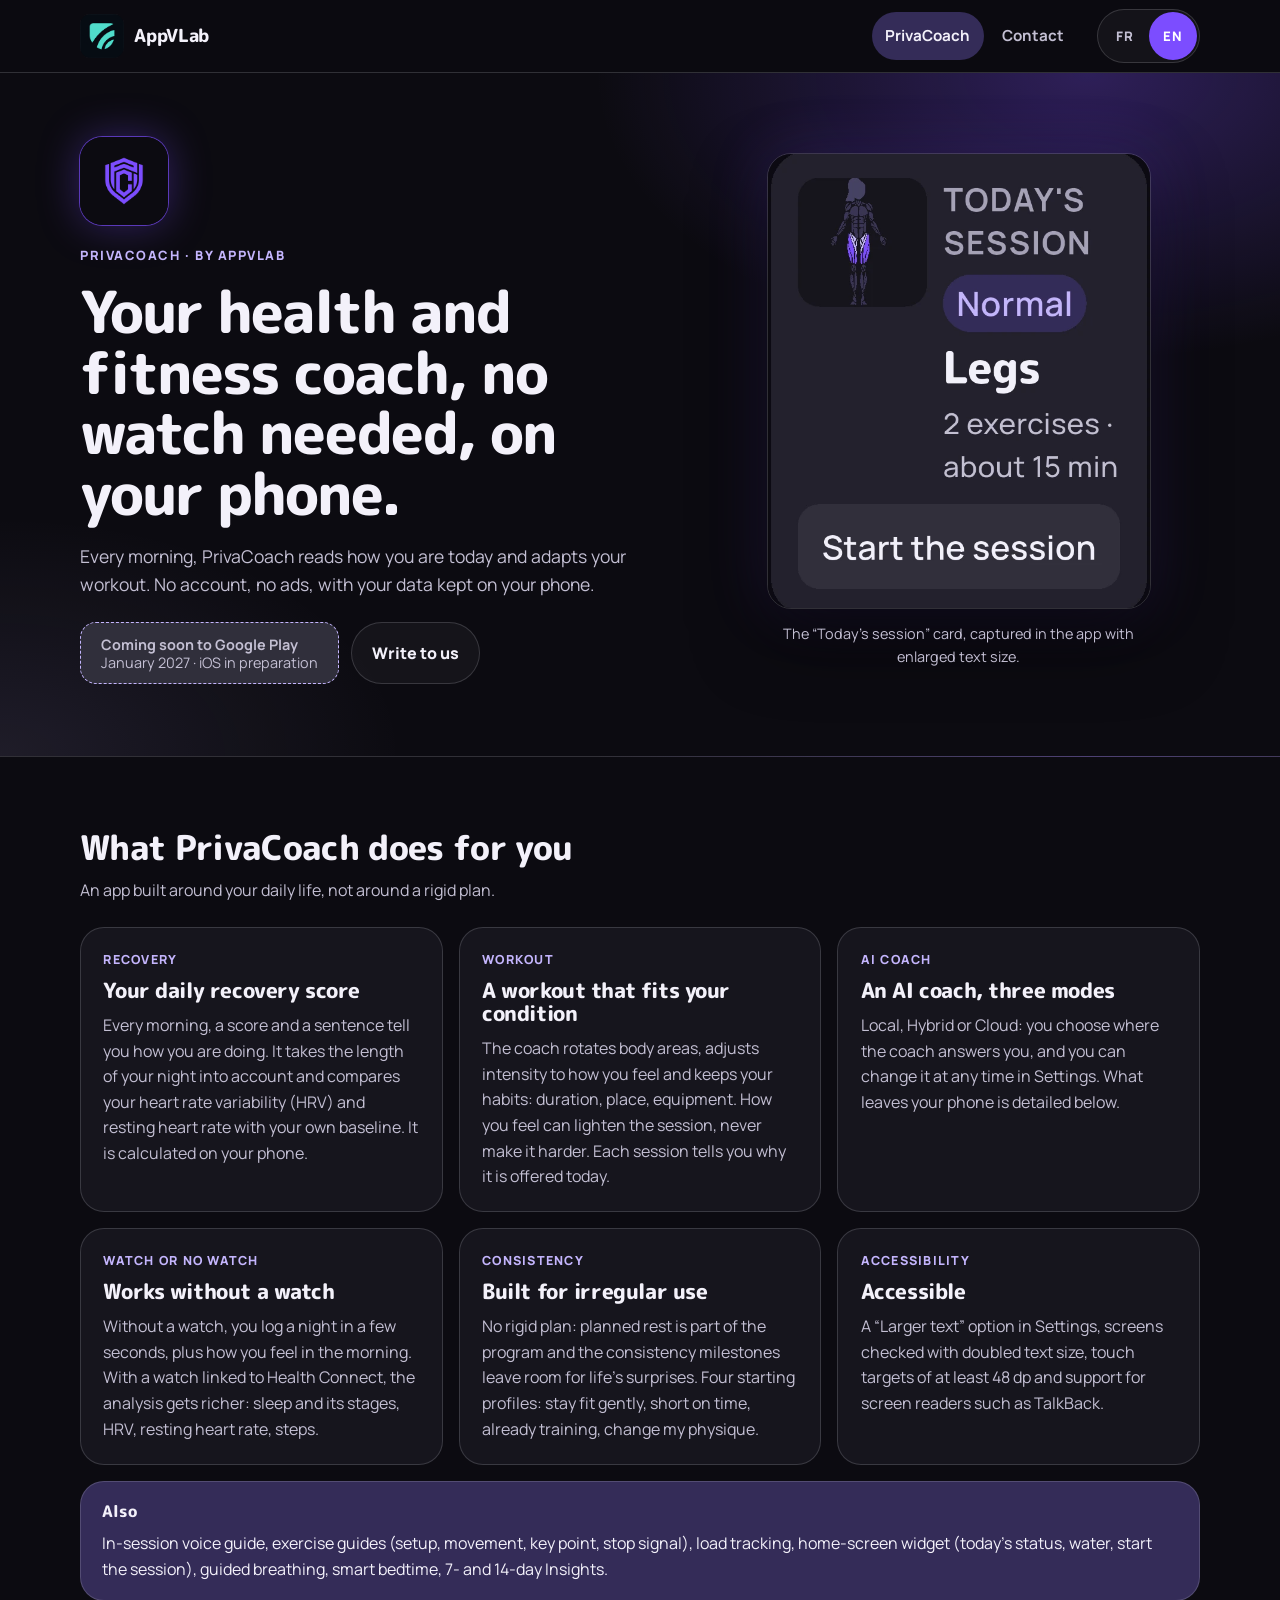
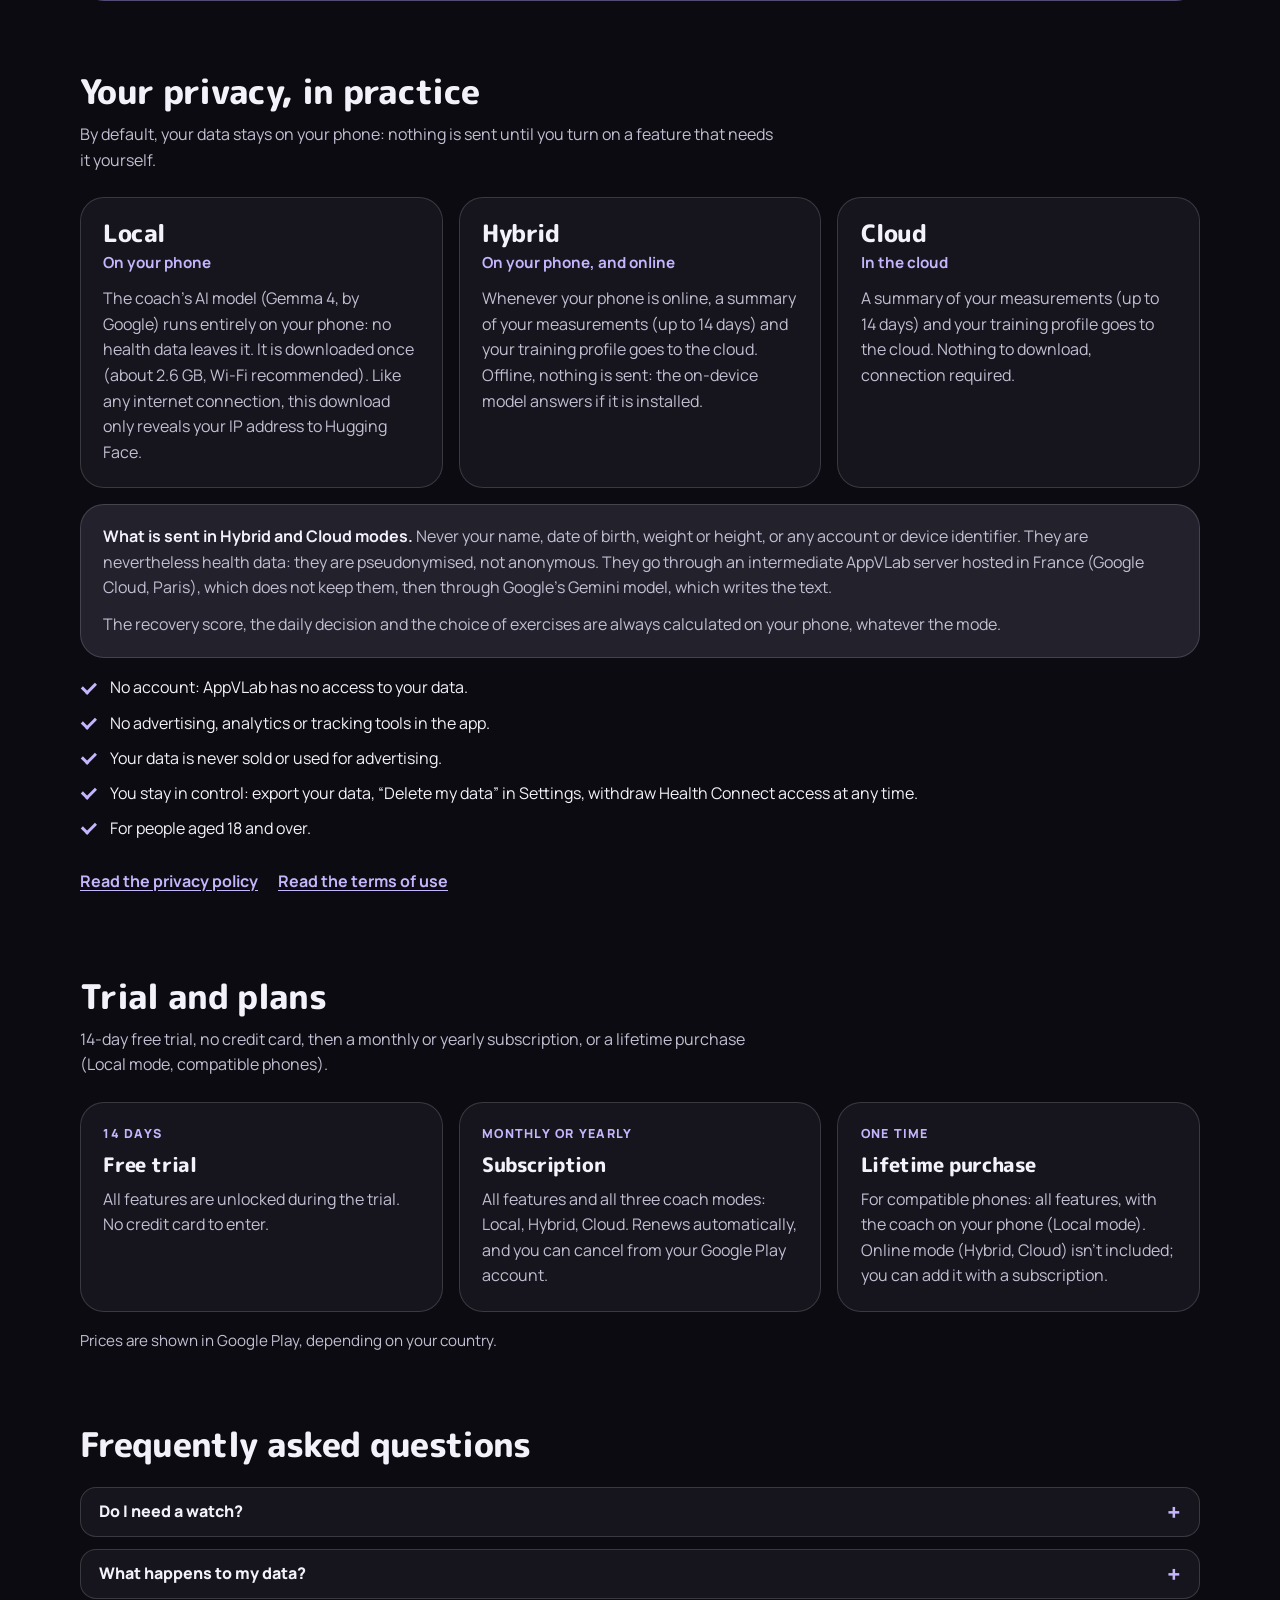
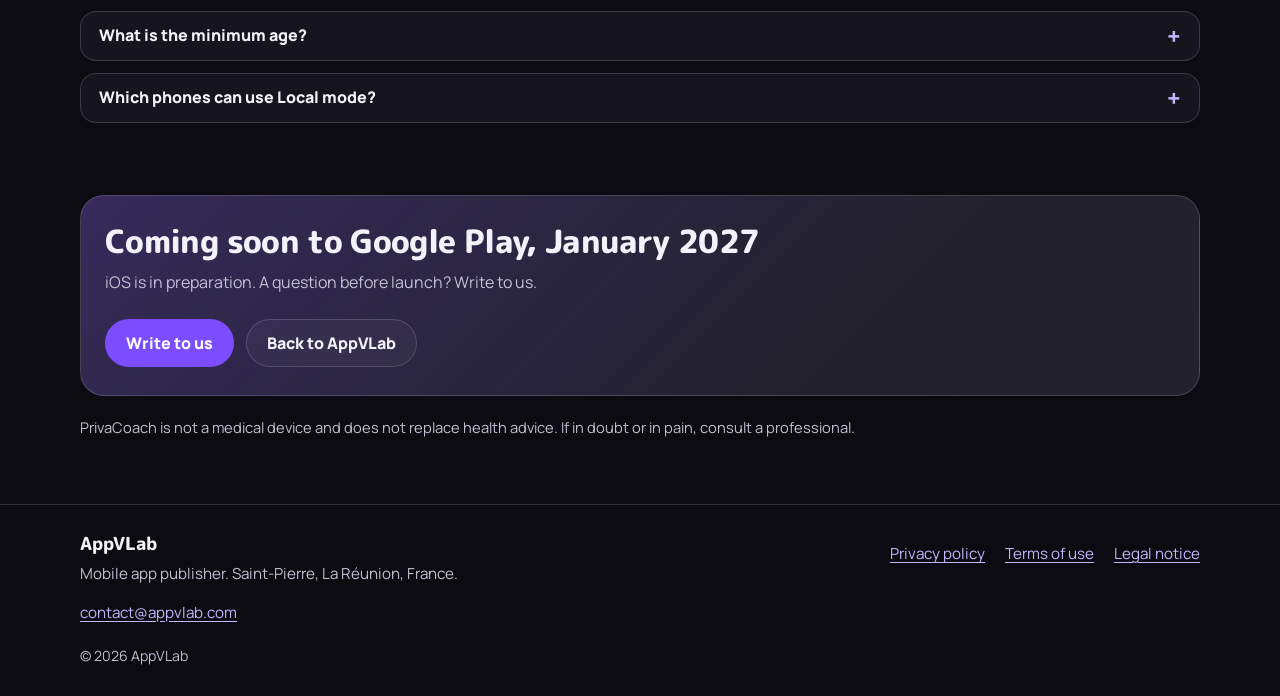
==== commit 40808669: "Reword PrivaCoach copy: night logged in a few seconds, no memory figure for Local mode Co-authored-b" ====
--- a/privacoach/index.html
+++ b/privacoach/index.html
@@ -95,7 +95,7 @@
           <article class="card">
               <p class="label"><span data-l="fr">Avec ou sans montre</span><span data-l="en">Watch or no watch</span></p>
               <h3><span data-l="fr">Fonctionne sans montre</span><span data-l="en">Works without a watch</span></h3>
-              <p><span data-l="fr">Sans montre, tu saisis ta nuit en deux touches et ton ressenti du matin. Avec une montre reliée à Health Connect, l’analyse s’enrichit : sommeil et phases, VFC, fréquence cardiaque au repos, pas.</span><span data-l="en">Without a watch, you enter your night in two taps, plus how you feel in the morning. With a watch linked to Health Connect, the analysis gets richer: sleep and its stages, HRV, resting heart rate, steps.</span></p>
+              <p><span data-l="fr">Sans montre, tu saisis une nuit en quelques secondes, avec ton ressenti du matin. Avec une montre reliée à Health Connect, l’analyse s’enrichit : sommeil et phases, VFC, fréquence cardiaque au repos, pas.</span><span data-l="en">Without a watch, you log a night in a few seconds, plus how you feel in the morning. With a watch linked to Health Connect, the analysis gets richer: sleep and its stages, HRV, resting heart rate, steps.</span></p>
             </article>
           <article class="card">
               <p class="label"><span data-l="fr">Régularité</span><span data-l="en">Consistency</span></p>
@@ -185,7 +185,7 @@
           </details>
           <details>
             <summary><span data-l="fr">Quels téléphones pour le mode Local ?</span><span data-l="en">Which phones can use Local mode?</span></summary>
-            <p class="answer"><span data-l="fr">Sur Android, le mode Local demande au moins 6 Go de mémoire (RAM) et de la place pour le modèle d’IA, à télécharger une fois (environ 2,6 Go). L’achat à vie n’est proposé que sur les téléphones compatibles. Sur les autres, le coach fonctionne avec les modes Hybride et Cloud, grâce à un abonnement.</span><span data-l="en">On Android, Local mode needs at least 6 GB of memory (RAM) and room for the AI model, downloaded once (about 2.6 GB). The lifetime purchase is only offered on compatible phones. On other phones, the coach works in Hybrid and Cloud modes, with a subscription.</span></p>
+            <p class="answer"><span data-l="fr">Il faut un téléphone récent avec assez de mémoire ; l’app te dit si le tien est compatible. L’achat à vie n’est proposé que sur les téléphones compatibles. Sur les autres, le coach fonctionne avec les modes Hybride et Cloud, grâce à un abonnement.</span><span data-l="en">You need a recent phone with enough memory; the app tells you if yours is compatible. The lifetime purchase is only offered on compatible phones. On other phones, the coach works in Hybrid and Cloud modes, with a subscription.</span></p>
           </details>
           </div>
         </section>
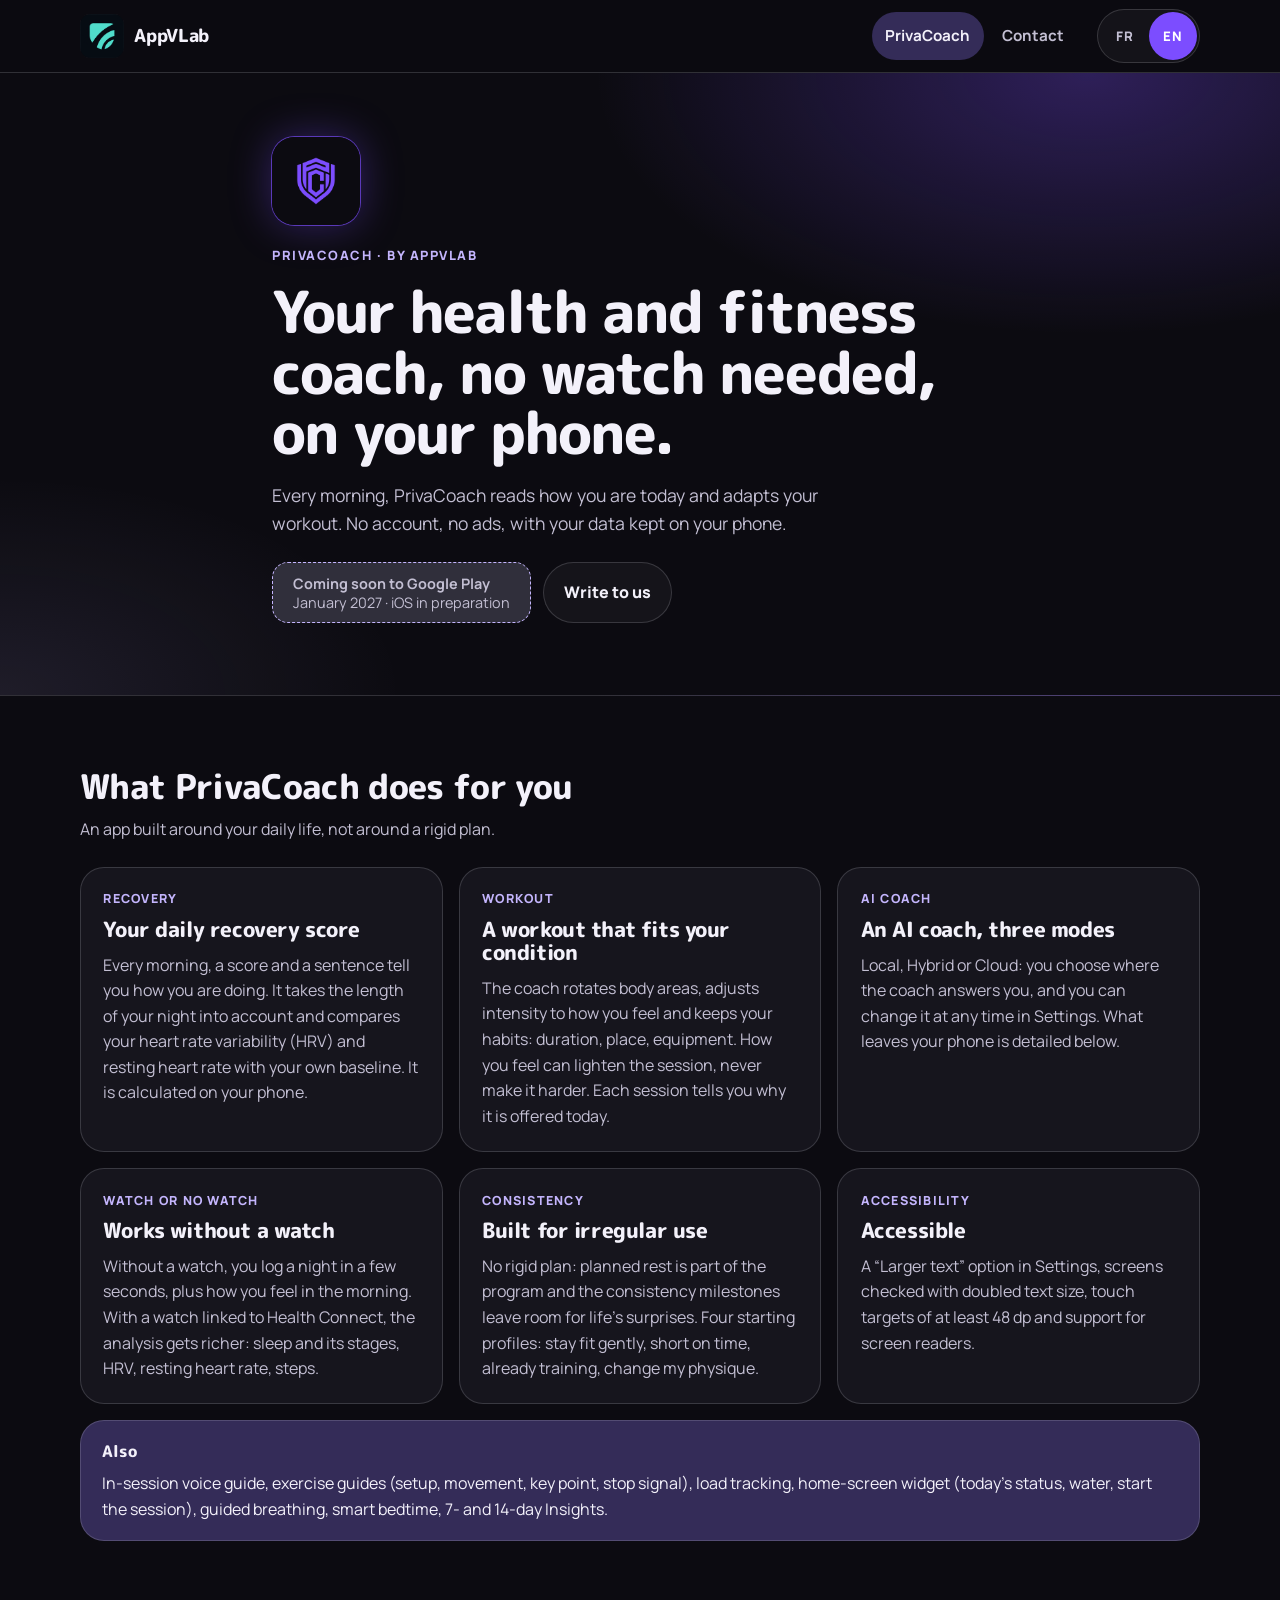
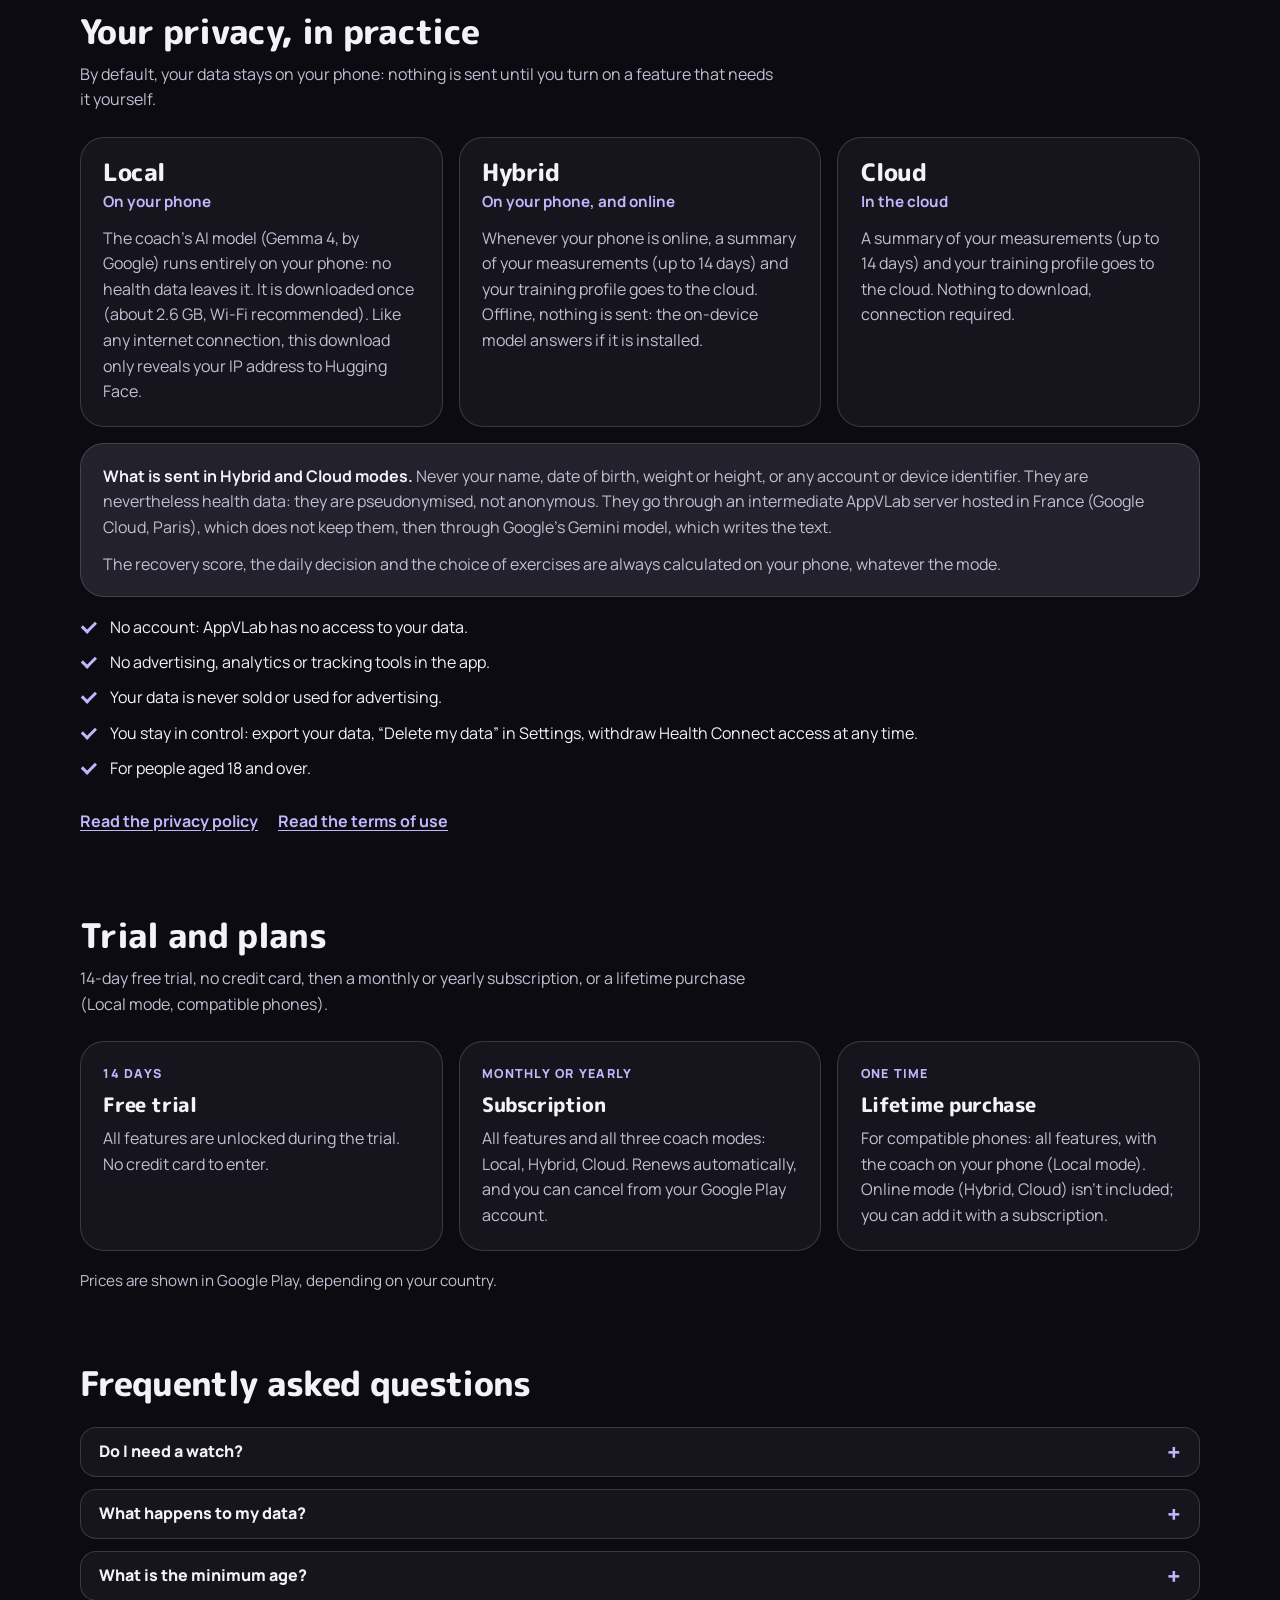
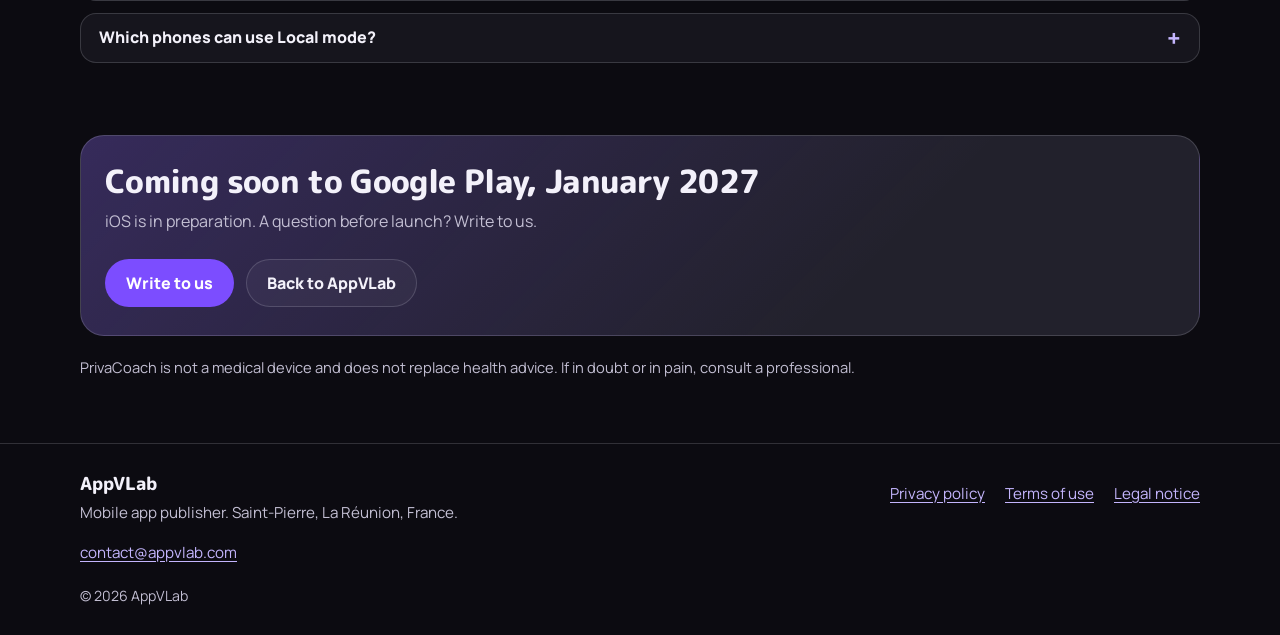
==== commit 42e58531: "PrivaCoach page: remove cropped screenshot, drop TalkBack mention Co-authored-by: Cursor <cursoragen" ====
--- a/privacoach/index.html
+++ b/privacoach/index.html
@@ -60,13 +60,6 @@
             </div>
             
           </div>
-          <figure class="shot">
-            <img src="/assets/screens/seance-du-jour-fr.webp" data-l="fr" width="640" height="760"
-              alt="Capture de l’app PrivaCoach : la carte « Séance du jour » affiche une séance normale pour les jambes, deux exercices, environ 15 minutes, avec le bouton « Lancer la séance »." />
-            <img src="/assets/screens/seance-du-jour-en.webp" data-l="en" width="640" height="760"
-              alt="Screenshot of the PrivaCoach app: the “Today’s session” card shows a normal legs workout, two exercises, about 15 minutes, with the “Start the session” button." />
-            <figcaption><span data-l="fr">La carte « Séance du jour », capturée dans l’app avec la taille de texte agrandie.</span><span data-l="en">The “Today’s session” card, captured in the app with enlarged text size.</span></figcaption>
-          </figure>
         </div>
       </section>
 
@@ -105,7 +98,7 @@
           <article class="card">
               <p class="label"><span data-l="fr">Accessibilité</span><span data-l="en">Accessibility</span></p>
               <h3><span data-l="fr">Accessible</span><span data-l="en">Accessible</span></h3>
-              <p><span data-l="fr">Une option « Texte agrandi » dans les Réglages, des écrans vérifiés avec une taille de texte doublée, des zones tactiles d’au moins 48 dp et la prise en compte des lecteurs d’écran comme TalkBack.</span><span data-l="en">A “Larger text” option in Settings, screens checked with doubled text size, touch targets of at least 48 dp and support for screen readers such as TalkBack.</span></p>
+              <p><span data-l="fr">Une option « Texte agrandi » dans les Réglages, des écrans vérifiés avec une taille de texte doublée, des zones tactiles d’au moins 48 dp et la prise en compte des lecteurs d’écran.</span><span data-l="en">A “Larger text” option in Settings, screens checked with doubled text size, touch targets of at least 48 dp and support for screen readers.</span></p>
             </article>
           </div>
           <div class="also">
--- a/assets/site.css
+++ b/assets/site.css
@@ -641,10 +641,7 @@
 }
 
 .pc-hero-grid {
-  display: grid;
-  grid-template-columns: 1fr;
-  gap: 2.25rem;
-  align-items: center;
+  max-width: 46rem;
   padding: 2.75rem 0 3.25rem;
 }
 
@@ -666,26 +663,6 @@
   margin-top: 0.85rem;
   color: var(--muted);
   font-size: 0.95rem;
-}
-
-.shot {
-  margin: 0;
-  max-width: 24rem;
-  justify-self: center;
-}
-
-.shot img {
-  width: 100%;
-  border-radius: 1.5rem;
-  border: 1px solid var(--line);
-  box-shadow: 0 30px 70px rgba(0, 0, 0, 0.5), 0 0 60px rgba(124, 77, 255, 0.18);
-}
-
-.shot figcaption {
-  margin-top: 0.8rem;
-  color: var(--muted);
-  font-size: 0.9rem;
-  text-align: center;
 }
 
 .also {
@@ -966,7 +943,7 @@
 .footer-links a {
   display: inline-flex;
   align-items: center;
-  justify-content: center;
+  justify-content: flex-start;
   min-height: 48px;
   min-width: 48px;
 }
@@ -1010,8 +987,6 @@
   }
 
   .pc-hero-grid {
-    grid-template-columns: 1.1fr 0.9fr;
-    gap: 3rem;
     padding: 4rem 0 4.5rem;
   }
 
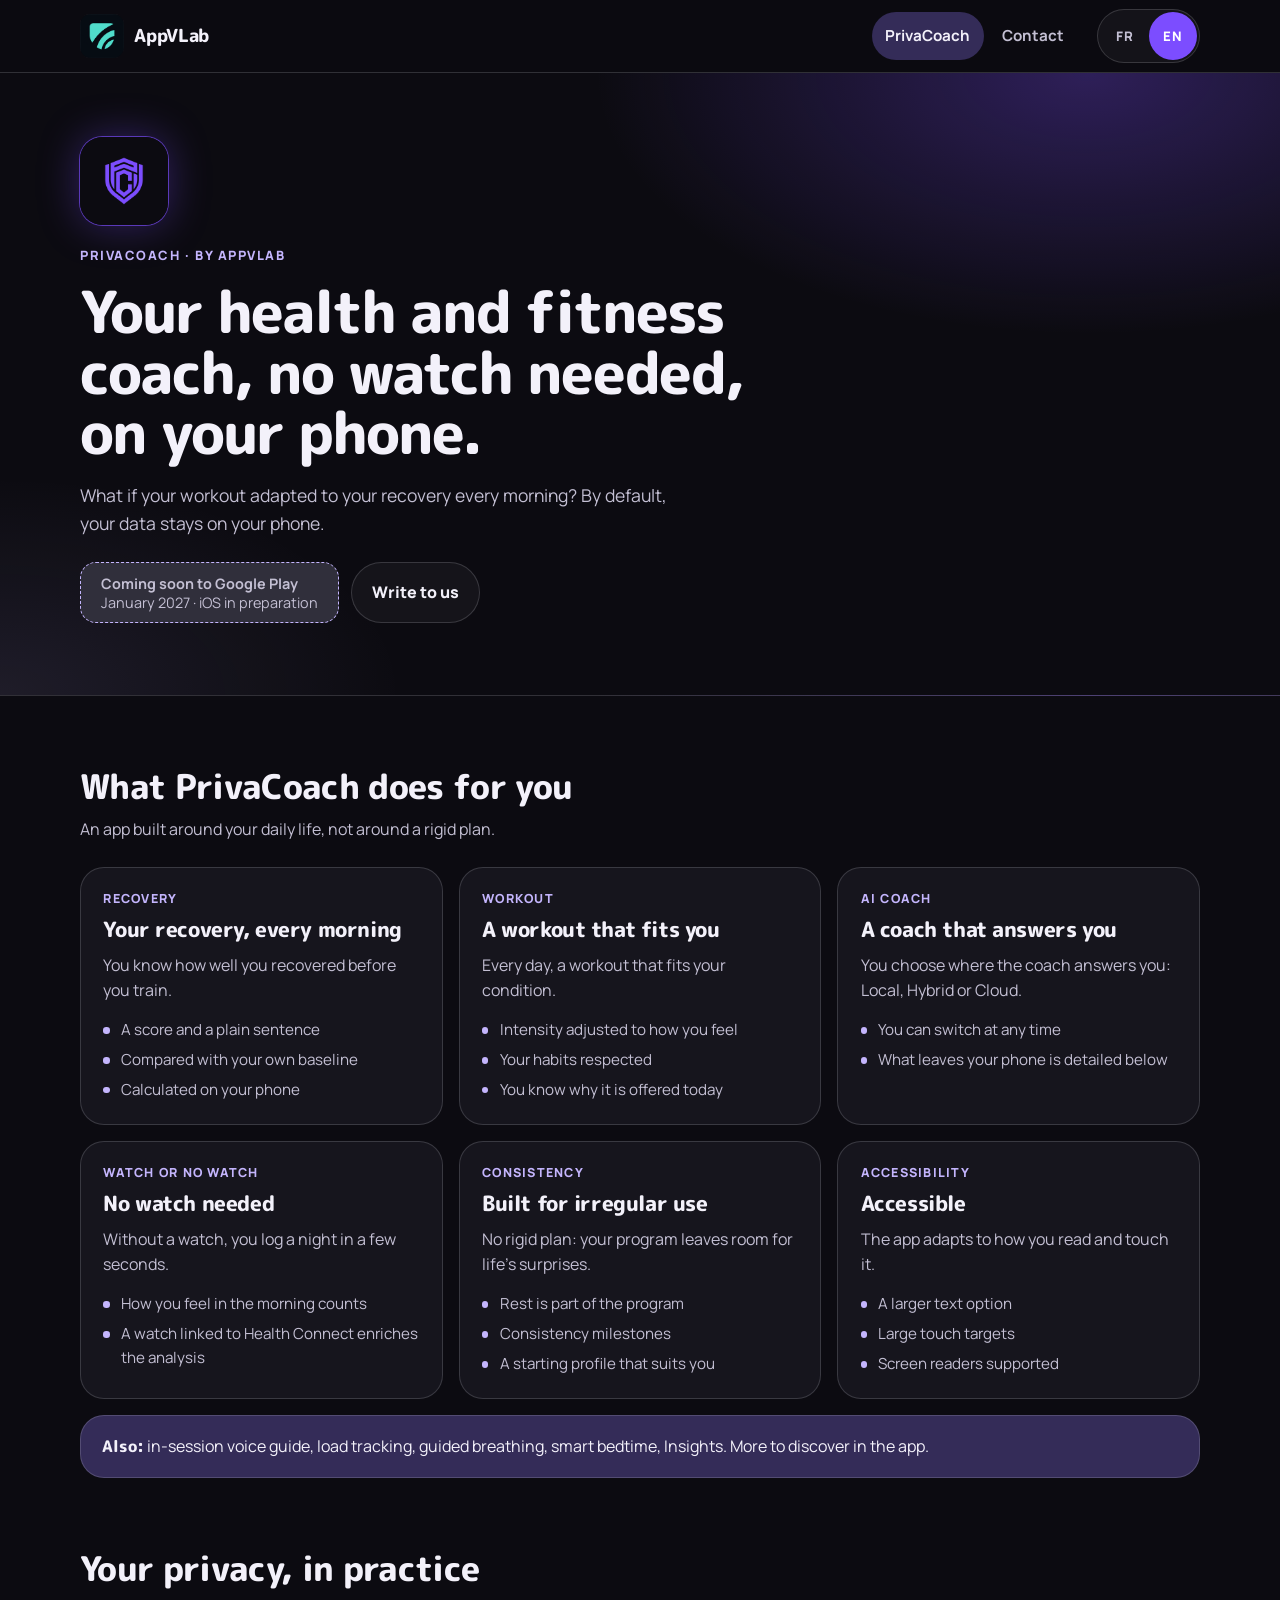
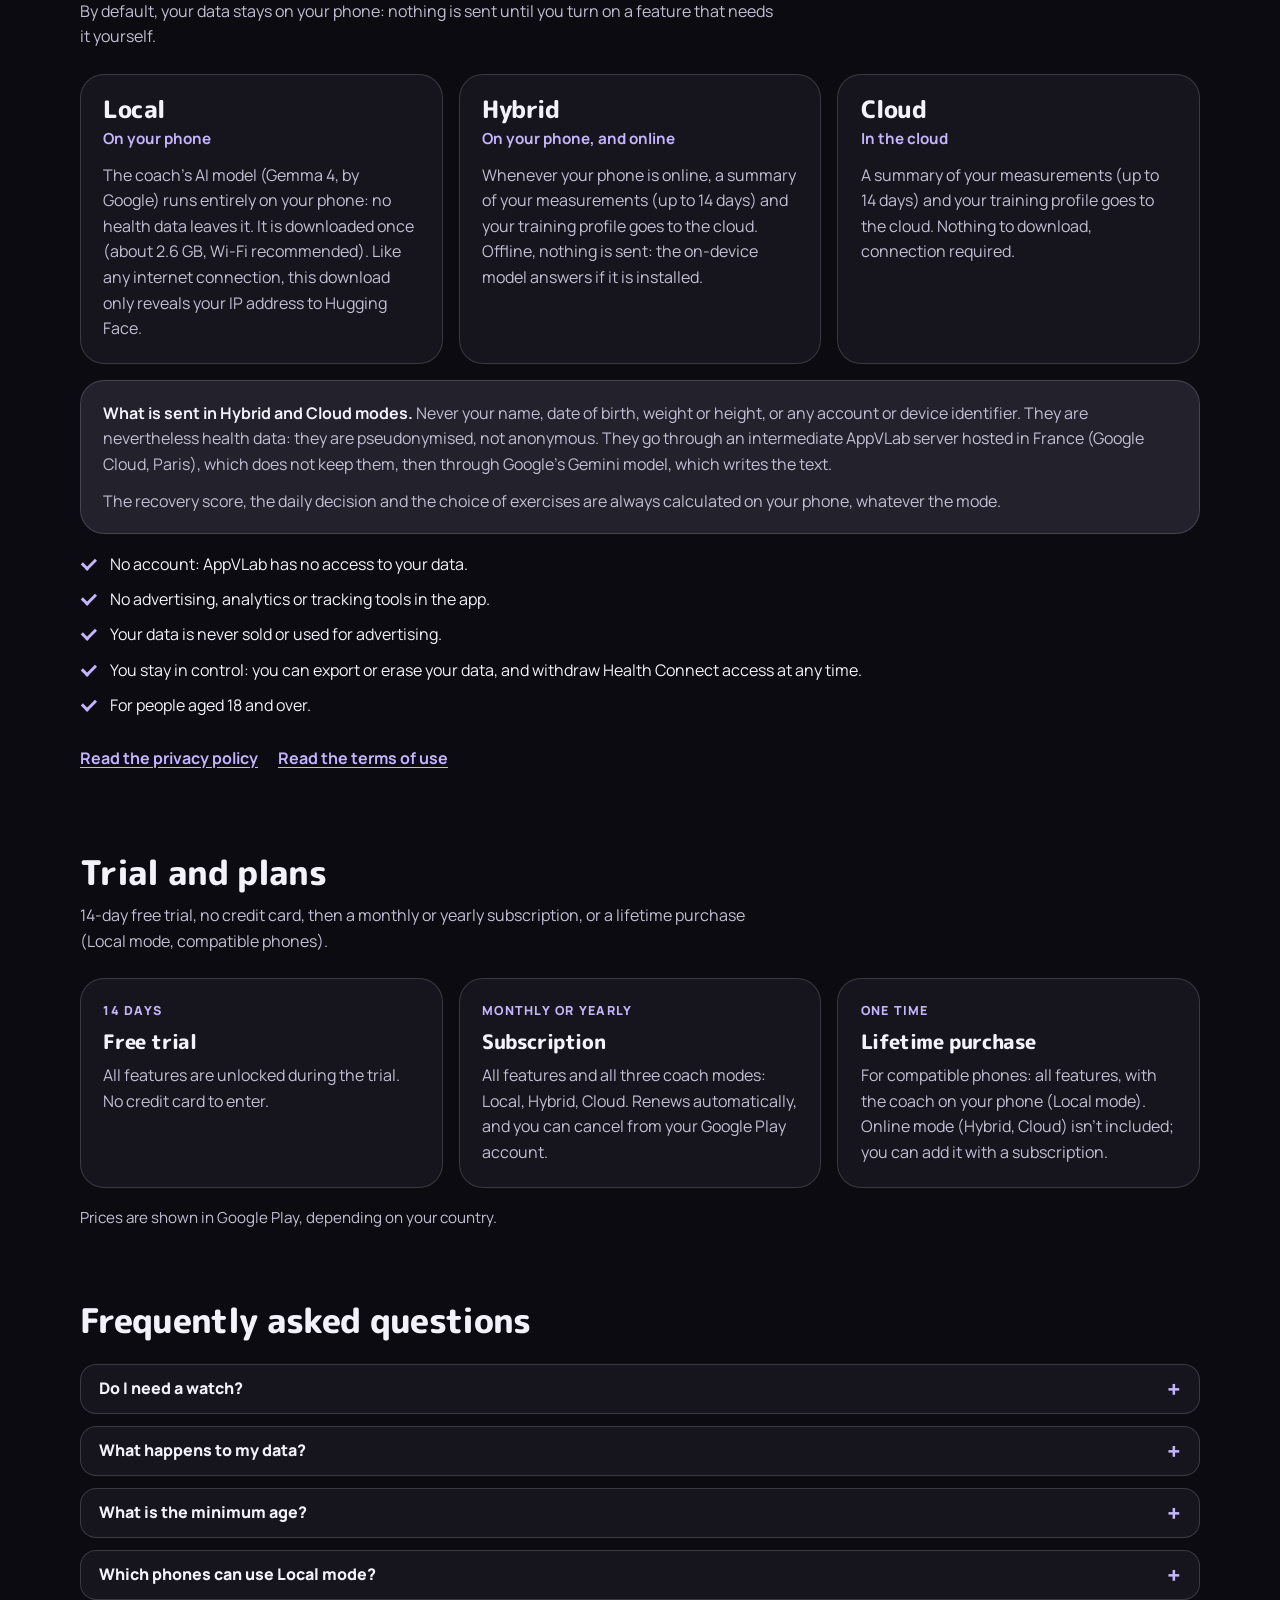
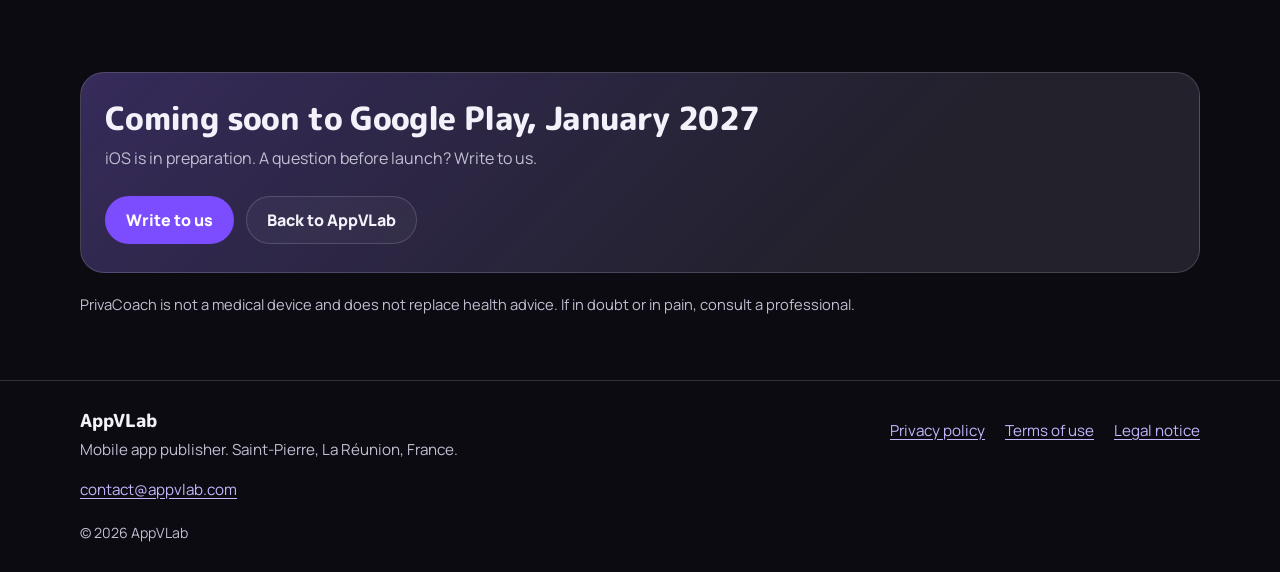
==== commit f8ab8df0: "PrivaCoach page: shorter benefit-led copy for feature sections, new hook Co-authored-by: Cursor <cur" ====
--- a/privacoach/index.html
+++ b/privacoach/index.html
@@ -50,7 +50,7 @@
             <img class="pc-icon" src="/assets/privacoach-icon-256.png" alt="PrivaCoach app icon" data-l="en" width="88" height="88" />
             <p class="eyebrow"><span data-l="fr">PrivaCoach · par AppVLab</span><span data-l="en">PrivaCoach · by AppVLab</span></p>
             <h1><span data-l="fr">Ton coach santé et sport, sans montre, sur ton téléphone.</span><span data-l="en">Your health and fitness coach, no watch needed, on your phone.</span></h1>
-            <p class="lead"><span data-l="fr">Chaque matin, PrivaCoach lit ta forme du jour et adapte ta séance. Sans compte, sans publicité, avec tes données sur ton téléphone.</span><span data-l="en">Every morning, PrivaCoach reads how you are today and adapts your workout. No account, no ads, with your data kept on your phone.</span></p>
+            <p class="lead"><span data-l="fr">Et si ta séance s’adaptait chaque matin à ta récupération ? Par défaut, tes données restent sur ton téléphone.</span><span data-l="en">What if your workout adapted to your recovery every morning? By default, your data stays on your phone.</span></p>
             <div class="cta-row">
               <p class="soon">
                 <strong><span data-l="fr">Bientôt sur Google Play</span><span data-l="en">Coming soon to Google Play</span></strong>
@@ -71,40 +71,67 @@
           </div>
           <div class="grid">
           <article class="card">
-              <p class="label"><span data-l="fr">Récupération</span><span data-l="en">Recovery</span></p>
-              <h3><span data-l="fr">Ton score de récupération du jour</span><span data-l="en">Your daily recovery score</span></h3>
-              <p><span data-l="fr">Chaque matin, un score et une phrase te disent comment tu es. Il tient compte de la durée de ta nuit et compare ta variabilité cardiaque (VFC) et ta fréquence cardiaque au repos à ta propre référence. Il est calculé sur ton téléphone.</span><span data-l="en">Every morning, a score and a sentence tell you how you are doing. It takes the length of your night into account and compares your heart rate variability (HRV) and resting heart rate with your own baseline. It is calculated on your phone.</span></p>
-            </article>
-          <article class="card">
-              <p class="label"><span data-l="fr">Séance</span><span data-l="en">Workout</span></p>
-              <h3><span data-l="fr">Une séance adaptée à ton état</span><span data-l="en">A workout that fits your condition</span></h3>
-              <p><span data-l="fr">Le coach change de zone du corps, ajuste l’intensité selon ta forme et garde tes habitudes : durée, lieu, matériel. Ton ressenti peut alléger la séance, jamais la durcir. Chaque séance dit pourquoi elle t’est proposée aujourd’hui.</span><span data-l="en">The coach rotates body areas, adjusts intensity to how you feel and keeps your habits: duration, place, equipment. How you feel can lighten the session, never make it harder. Each session tells you why it is offered today.</span></p>
-            </article>
-          <article class="card">
-              <p class="label"><span data-l="fr">Coach IA</span><span data-l="en">AI coach</span></p>
-              <h3><span data-l="fr">Un coach IA, trois modes</span><span data-l="en">An AI coach, three modes</span></h3>
-              <p><span data-l="fr">Local, Hybride ou Cloud : tu choisis où le coach te répond, et tu peux en changer à tout moment dans les Réglages. Le détail de ce qui quitte ton téléphone est plus bas.</span><span data-l="en">Local, Hybrid or Cloud: you choose where the coach answers you, and you can change it at any time in Settings. What leaves your phone is detailed below.</span></p>
-            </article>
-          <article class="card">
-              <p class="label"><span data-l="fr">Avec ou sans montre</span><span data-l="en">Watch or no watch</span></p>
-              <h3><span data-l="fr">Fonctionne sans montre</span><span data-l="en">Works without a watch</span></h3>
-              <p><span data-l="fr">Sans montre, tu saisis une nuit en quelques secondes, avec ton ressenti du matin. Avec une montre reliée à Health Connect, l’analyse s’enrichit : sommeil et phases, VFC, fréquence cardiaque au repos, pas.</span><span data-l="en">Without a watch, you log a night in a few seconds, plus how you feel in the morning. With a watch linked to Health Connect, the analysis gets richer: sleep and its stages, HRV, resting heart rate, steps.</span></p>
-            </article>
-          <article class="card">
-              <p class="label"><span data-l="fr">Régularité</span><span data-l="en">Consistency</span></p>
-              <h3><span data-l="fr">Pensé pour un usage irrégulier</span><span data-l="en">Built for irregular use</span></h3>
-              <p><span data-l="fr">Pas de plan figé : le repos planifié fait partie du programme et les jalons de régularité laissent de la marge aux imprévus. Quatre profils de départ : rester en forme en douceur, peu de temps, je m’entraîne déjà, changer mon physique.</span><span data-l="en">No rigid plan: planned rest is part of the program and the consistency milestones leave room for life’s surprises. Four starting profiles: stay fit gently, short on time, already training, change my physique.</span></p>
-            </article>
-          <article class="card">
-              <p class="label"><span data-l="fr">Accessibilité</span><span data-l="en">Accessibility</span></p>
-              <h3><span data-l="fr">Accessible</span><span data-l="en">Accessible</span></h3>
-              <p><span data-l="fr">Une option « Texte agrandi » dans les Réglages, des écrans vérifiés avec une taille de texte doublée, des zones tactiles d’au moins 48 dp et la prise en compte des lecteurs d’écran.</span><span data-l="en">A “Larger text” option in Settings, screens checked with doubled text size, touch targets of at least 48 dp and support for screen readers.</span></p>
-            </article>
-          </div>
+            <p class="label"><span data-l="fr">Récupération</span><span data-l="en">Recovery</span></p>
+            <h3><span data-l="fr">Ta récupération, chaque matin</span><span data-l="en">Your recovery, every morning</span></h3>
+            <p><span data-l="fr">Tu sais comment tu as récupéré avant de t’entraîner.</span><span data-l="en">You know how well you recovered before you train.</span></p>
+            <ul class="points">
+              <li><span data-l="fr">Un score et une phrase simple</span><span data-l="en">A score and a plain sentence</span></li>
+              <li><span data-l="fr">Comparé à tes propres repères</span><span data-l="en">Compared with your own baseline</span></li>
+              <li><span data-l="fr">Calculé sur ton téléphone</span><span data-l="en">Calculated on your phone</span></li>
+            </ul>
+          </article>
+          <article class="card">
+            <p class="label"><span data-l="fr">Séance</span><span data-l="en">Workout</span></p>
+            <h3><span data-l="fr">Une séance à ta mesure</span><span data-l="en">A workout that fits you</span></h3>
+            <p><span data-l="fr">Chaque jour, une séance adaptée à ton état.</span><span data-l="en">Every day, a workout that fits your condition.</span></p>
+            <ul class="points">
+              <li><span data-l="fr">Intensité ajustée à ta forme</span><span data-l="en">Intensity adjusted to how you feel</span></li>
+              <li><span data-l="fr">Tes habitudes respectées</span><span data-l="en">Your habits respected</span></li>
+              <li><span data-l="fr">Tu sais pourquoi elle t’est proposée</span><span data-l="en">You know why it is offered today</span></li>
+            </ul>
+          </article>
+          <article class="card">
+            <p class="label"><span data-l="fr">Coach IA</span><span data-l="en">AI coach</span></p>
+            <h3><span data-l="fr">Un coach qui te répond</span><span data-l="en">A coach that answers you</span></h3>
+            <p><span data-l="fr">Tu choisis où le coach te répond : Local, Hybride ou Cloud.</span><span data-l="en">You choose where the coach answers you: Local, Hybrid or Cloud.</span></p>
+            <ul class="points">
+              <li><span data-l="fr">Tu peux en changer à tout moment</span><span data-l="en">You can switch at any time</span></li>
+              <li><span data-l="fr">Ce qui sort du téléphone est détaillé plus bas</span><span data-l="en">What leaves your phone is detailed below</span></li>
+            </ul>
+          </article>
+          <article class="card">
+            <p class="label"><span data-l="fr">Avec ou sans montre</span><span data-l="en">Watch or no watch</span></p>
+            <h3><span data-l="fr">Pas besoin de montre</span><span data-l="en">No watch needed</span></h3>
+            <p><span data-l="fr">Sans montre, tu saisis une nuit en quelques secondes.</span><span data-l="en">Without a watch, you log a night in a few seconds.</span></p>
+            <ul class="points">
+              <li><span data-l="fr">Ton ressenti du matin compte</span><span data-l="en">How you feel in the morning counts</span></li>
+              <li><span data-l="fr">Une montre reliée à Health Connect enrichit l’analyse</span><span data-l="en">A watch linked to Health Connect enriches the analysis</span></li>
+            </ul>
+          </article>
+          <article class="card">
+            <p class="label"><span data-l="fr">Régularité</span><span data-l="en">Consistency</span></p>
+            <h3><span data-l="fr">Fait pour un usage irrégulier</span><span data-l="en">Built for irregular use</span></h3>
+            <p><span data-l="fr">Pas de plan figé : ton programme laisse de la place aux imprévus.</span><span data-l="en">No rigid plan: your program leaves room for life’s surprises.</span></p>
+            <ul class="points">
+              <li><span data-l="fr">Le repos fait partie du programme</span><span data-l="en">Rest is part of the program</span></li>
+              <li><span data-l="fr">Des jalons de régularité</span><span data-l="en">Consistency milestones</span></li>
+              <li><span data-l="fr">Un profil de départ qui te ressemble</span><span data-l="en">A starting profile that suits you</span></li>
+            </ul>
+          </article>
+          <article class="card">
+            <p class="label"><span data-l="fr">Accessibilité</span><span data-l="en">Accessibility</span></p>
+            <h3><span data-l="fr">Accessible</span><span data-l="en">Accessible</span></h3>
+            <p><span data-l="fr">L’app s’adapte à ta façon de la lire et de la toucher.</span><span data-l="en">The app adapts to how you read and touch it.</span></p>
+            <ul class="points">
+              <li><span data-l="fr">Option de texte agrandi</span><span data-l="en">A larger text option</span></li>
+              <li><span data-l="fr">Zones tactiles larges</span><span data-l="en">Large touch targets</span></li>
+              <li><span data-l="fr">Lecteurs d’écran pris en compte</span><span data-l="en">Screen readers supported</span></li>
+            </ul>
+          </article>
+        </div>
           <div class="also">
-            <strong><span data-l="fr">Et aussi</span><span data-l="en">Also</span></strong>
-            <p><span data-l="fr">Guide vocal en séance, fiches d’exercices (mise en place, mouvement, point clé, signal d’arrêt), suivi des charges, widget d’accueil (état du jour, eau, lancement de la séance), respiration guidée, coucher intelligent, Insights sur 7 et 14 jours.</span><span data-l="en">In-session voice guide, exercise guides (setup, movement, key point, stop signal), load tracking, home-screen widget (today’s status, water, start the session), guided breathing, smart bedtime, 7- and 14-day Insights.</span></p>
-          </div>
+          <p><strong><span data-l="fr">Et aussi :</span><span data-l="en">Also:</span></strong> <span data-l="fr">guide vocal en séance, suivi des charges, respiration guidée, coucher intelligent, Insights. À découvrir dans l’app.</span><span data-l="en">in-session voice guide, load tracking, guided breathing, smart bedtime, Insights. More to discover in the app.</span></p>
+        </div>
         </section>
 
         <section class="section" id="confidentialite" aria-labelledby="priv-title">
@@ -137,7 +164,7 @@
             <li><span data-l="fr">Pas de compte : AppVLab n’a pas accès à tes données.</span><span data-l="en">No account: AppVLab has no access to your data.</span></li>
             <li><span data-l="fr">Pas de publicité, ni outil de statistiques ou de suivi dans l’app.</span><span data-l="en">No advertising, analytics or tracking tools in the app.</span></li>
             <li><span data-l="fr">Tes données ne sont ni vendues, ni utilisées pour de la publicité.</span><span data-l="en">Your data is never sold or used for advertising.</span></li>
-            <li><span data-l="fr">Tu gardes la main : export de tes données, « Supprimer mes données » dans les Réglages, retrait de l’accès Health Connect à tout moment.</span><span data-l="en">You stay in control: export your data, “Delete my data” in Settings, withdraw Health Connect access at any time.</span></li>
+            <li><span data-l="fr">Tu gardes la main : tu peux exporter ou effacer tes données, et retirer l’accès à Health Connect à tout moment.</span><span data-l="en">You stay in control: you can export or erase your data, and withdraw Health Connect access at any time.</span></li>
             <li><span data-l="fr">Réservé aux personnes de 18 ans et plus.</span><span data-l="en">For people aged 18 and over.</span></li>
           </ul>
           <div class="links-row">
--- a/assets/site.css
+++ b/assets/site.css
@@ -641,8 +641,11 @@
 }
 
 .pc-hero-grid {
+  padding: 2.75rem 0 3.25rem;
+}
+
+.pc-hero-grid > div {
   max-width: 46rem;
-  padding: 2.75rem 0 3.25rem;
 }
 
 .pc-icon {
@@ -679,8 +682,34 @@
 }
 
 .also p {
-  margin-top: 0.4rem;
+  margin: 0;
   color: var(--ink);
+}
+
+.points {
+  display: grid;
+  gap: 0.35rem;
+  margin: 0.9rem 0 0;
+  padding: 0;
+  list-style: none;
+  color: var(--muted);
+  font-size: 0.95rem;
+}
+
+.points li {
+  position: relative;
+  padding-left: 1.1rem;
+}
+
+.points li::before {
+  content: "";
+  position: absolute;
+  left: 0;
+  top: 0.6em;
+  width: 0.4rem;
+  height: 0.4rem;
+  border-radius: 50%;
+  background: var(--link);
 }
 
 .mode h3 {
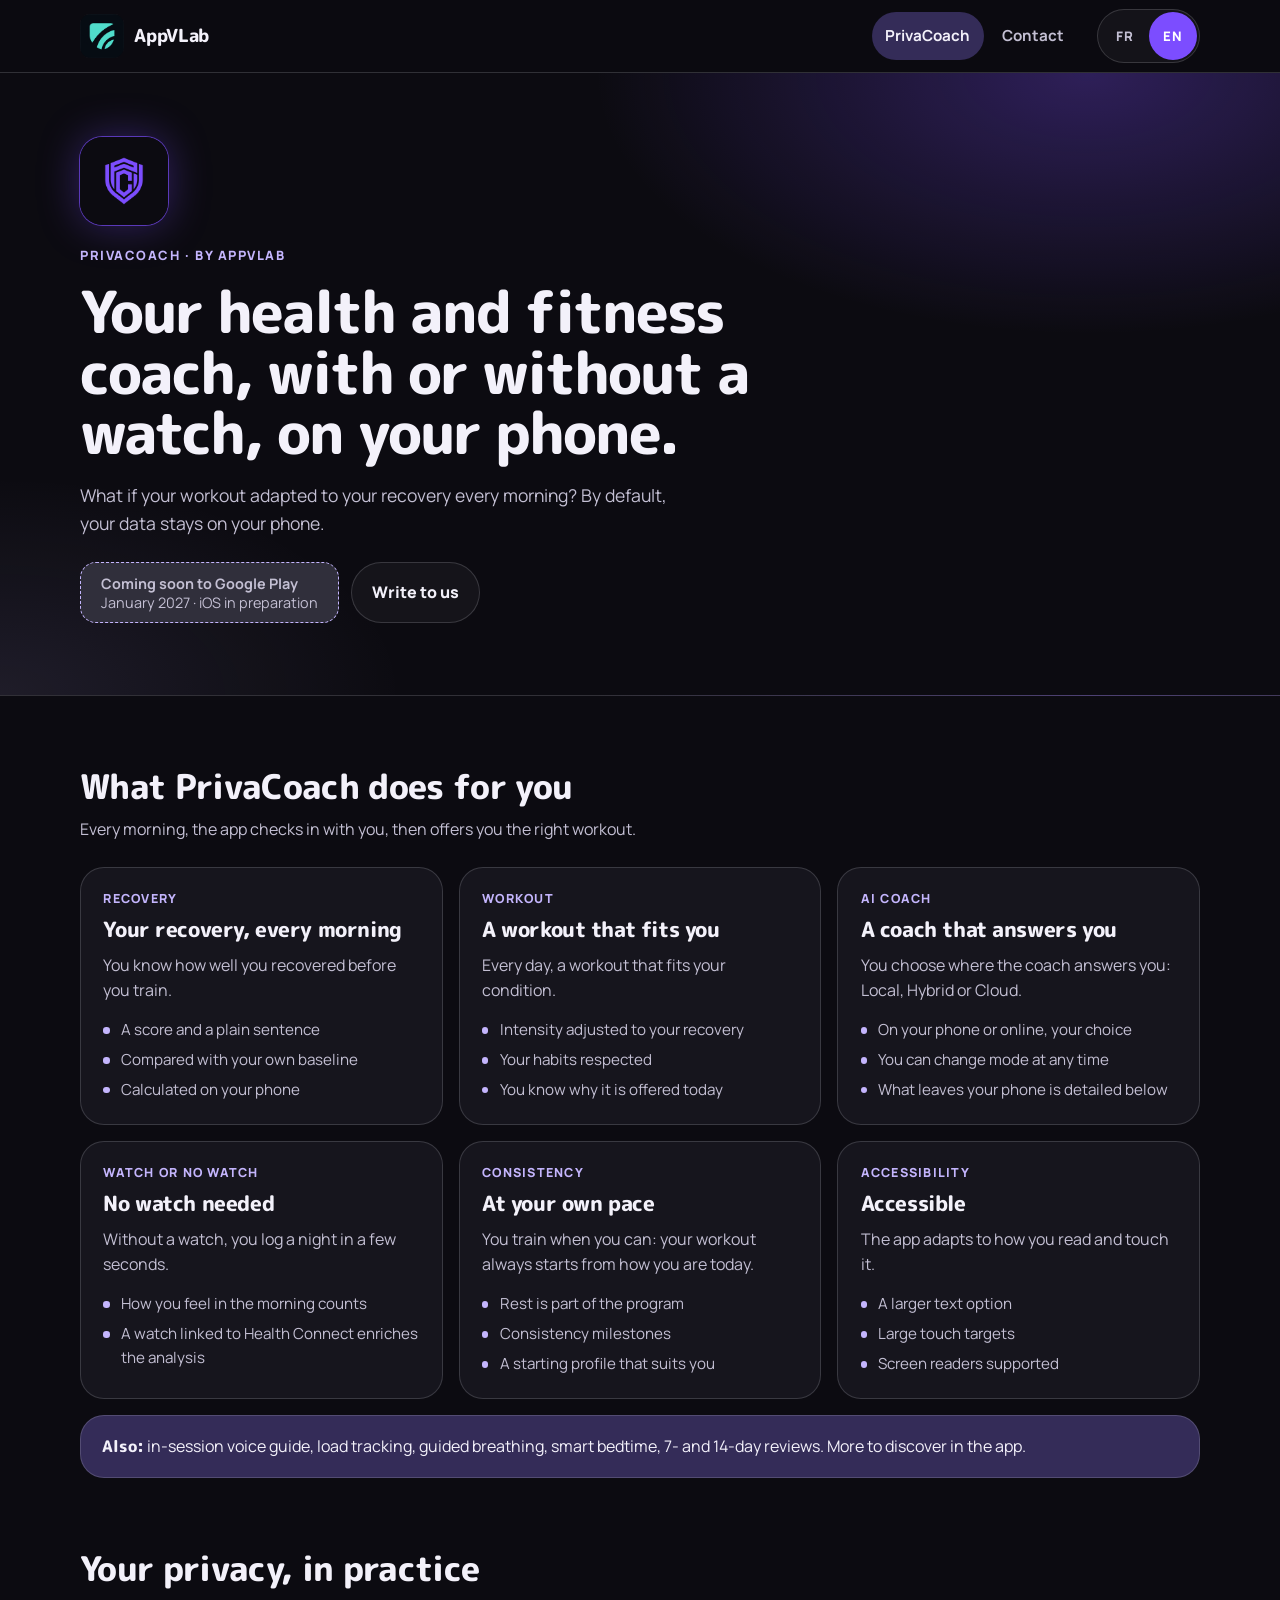
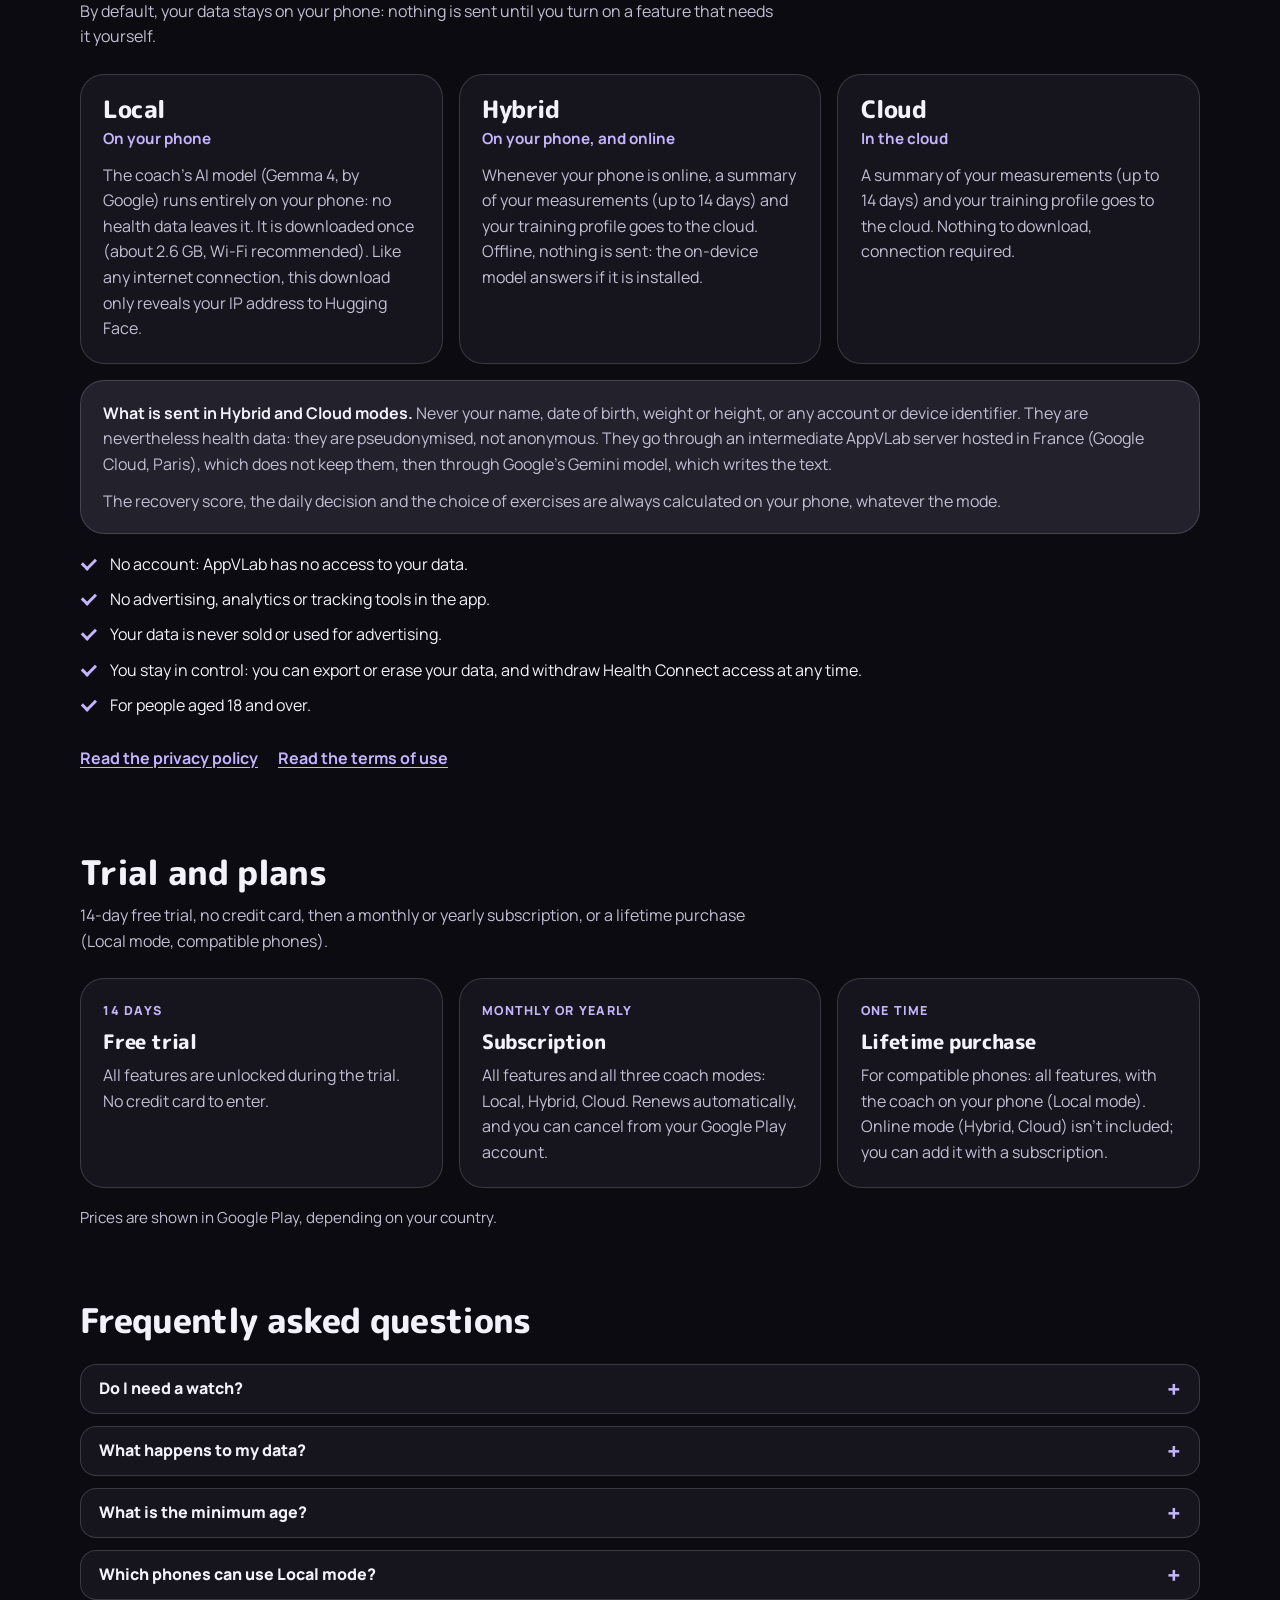
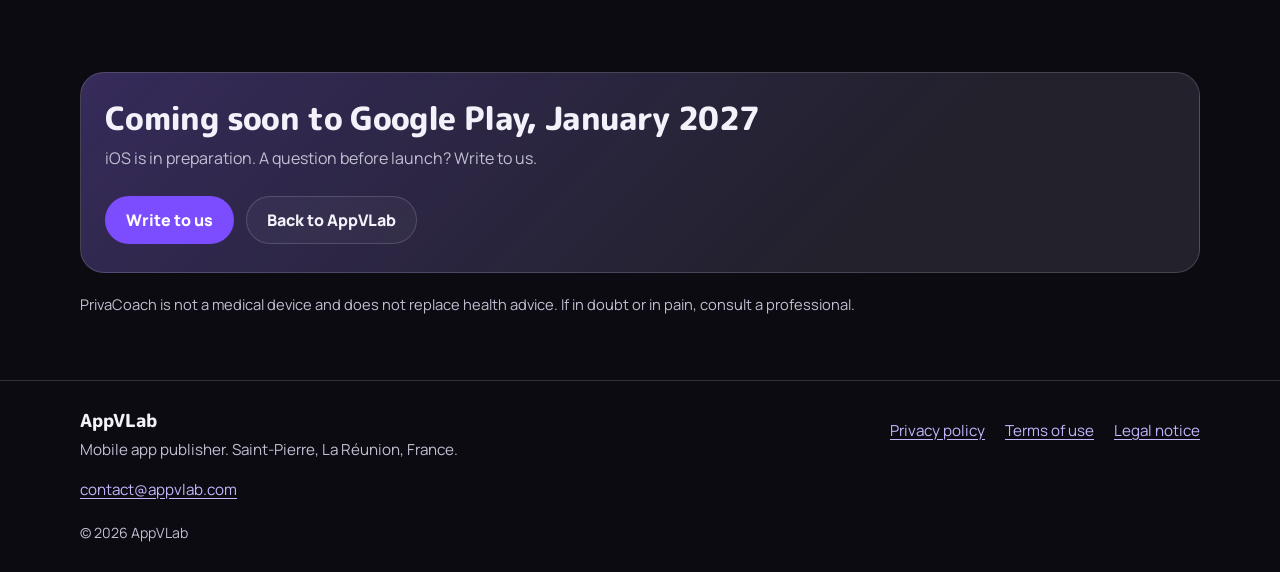
==== commit 45738ffb: "PrivaCoach page: new title, section subtitle, rhythm card, coach modes points Co-authored-by: Cursor" ====
--- a/privacoach/index.html
+++ b/privacoach/index.html
@@ -49,7 +49,7 @@
             <img class="pc-icon" src="/assets/privacoach-icon-256.png" alt="Icône de l’app PrivaCoach" data-l="fr" width="88" height="88" />
             <img class="pc-icon" src="/assets/privacoach-icon-256.png" alt="PrivaCoach app icon" data-l="en" width="88" height="88" />
             <p class="eyebrow"><span data-l="fr">PrivaCoach · par AppVLab</span><span data-l="en">PrivaCoach · by AppVLab</span></p>
-            <h1><span data-l="fr">Ton coach santé et sport, sans montre, sur ton téléphone.</span><span data-l="en">Your health and fitness coach, no watch needed, on your phone.</span></h1>
+            <h1><span data-l="fr">Ton coach santé et sport, avec ou sans montre, sur ton téléphone.</span><span data-l="en">Your health and fitness coach, with or without a watch, on your phone.</span></h1>
             <p class="lead"><span data-l="fr">Et si ta séance s’adaptait chaque matin à ta récupération ? Par défaut, tes données restent sur ton téléphone.</span><span data-l="en">What if your workout adapted to your recovery every morning? By default, your data stays on your phone.</span></p>
             <div class="cta-row">
               <p class="soon">
@@ -67,7 +67,7 @@
         <section class="section" id="points-forts" aria-labelledby="pf-title">
           <div class="section-head">
             <h2 id="pf-title"><span data-l="fr">Ce que PrivaCoach fait pour toi</span><span data-l="en">What PrivaCoach does for you</span></h2>
-            <p><span data-l="fr">Une app pensée pour ton quotidien, pas pour un plan figé.</span><span data-l="en">An app built around your daily life, not around a rigid plan.</span></p>
+            <p><span data-l="fr">Chaque matin, l’app fait le point avec toi, puis te propose la bonne séance.</span><span data-l="en">Every morning, the app checks in with you, then offers you the right workout.</span></p>
           </div>
           <div class="grid">
           <article class="card">
@@ -85,7 +85,7 @@
             <h3><span data-l="fr">Une séance à ta mesure</span><span data-l="en">A workout that fits you</span></h3>
             <p><span data-l="fr">Chaque jour, une séance adaptée à ton état.</span><span data-l="en">Every day, a workout that fits your condition.</span></p>
             <ul class="points">
-              <li><span data-l="fr">Intensité ajustée à ta forme</span><span data-l="en">Intensity adjusted to how you feel</span></li>
+              <li><span data-l="fr">Intensité ajustée à ta récupération</span><span data-l="en">Intensity adjusted to your recovery</span></li>
               <li><span data-l="fr">Tes habitudes respectées</span><span data-l="en">Your habits respected</span></li>
               <li><span data-l="fr">Tu sais pourquoi elle t’est proposée</span><span data-l="en">You know why it is offered today</span></li>
             </ul>
@@ -95,7 +95,8 @@
             <h3><span data-l="fr">Un coach qui te répond</span><span data-l="en">A coach that answers you</span></h3>
             <p><span data-l="fr">Tu choisis où le coach te répond : Local, Hybride ou Cloud.</span><span data-l="en">You choose where the coach answers you: Local, Hybrid or Cloud.</span></p>
             <ul class="points">
-              <li><span data-l="fr">Tu peux en changer à tout moment</span><span data-l="en">You can switch at any time</span></li>
+              <li><span data-l="fr">Sur ton téléphone ou en ligne, au choix</span><span data-l="en">On your phone or online, your choice</span></li>
+              <li><span data-l="fr">Tu peux changer de mode à tout moment</span><span data-l="en">You can change mode at any time</span></li>
               <li><span data-l="fr">Ce qui sort du téléphone est détaillé plus bas</span><span data-l="en">What leaves your phone is detailed below</span></li>
             </ul>
           </article>
@@ -110,8 +111,8 @@
           </article>
           <article class="card">
             <p class="label"><span data-l="fr">Régularité</span><span data-l="en">Consistency</span></p>
-            <h3><span data-l="fr">Fait pour un usage irrégulier</span><span data-l="en">Built for irregular use</span></h3>
-            <p><span data-l="fr">Pas de plan figé : ton programme laisse de la place aux imprévus.</span><span data-l="en">No rigid plan: your program leaves room for life’s surprises.</span></p>
+            <h3><span data-l="fr">À ton rythme</span><span data-l="en">At your own pace</span></h3>
+            <p><span data-l="fr">Tu t’entraînes quand tu peux : ta séance part toujours de ton état du jour.</span><span data-l="en">You train when you can: your workout always starts from how you are today.</span></p>
             <ul class="points">
               <li><span data-l="fr">Le repos fait partie du programme</span><span data-l="en">Rest is part of the program</span></li>
               <li><span data-l="fr">Des jalons de régularité</span><span data-l="en">Consistency milestones</span></li>
@@ -130,7 +131,7 @@
           </article>
         </div>
           <div class="also">
-          <p><strong><span data-l="fr">Et aussi :</span><span data-l="en">Also:</span></strong> <span data-l="fr">guide vocal en séance, suivi des charges, respiration guidée, coucher intelligent, Insights. À découvrir dans l’app.</span><span data-l="en">in-session voice guide, load tracking, guided breathing, smart bedtime, Insights. More to discover in the app.</span></p>
+          <p><strong><span data-l="fr">Et aussi :</span><span data-l="en">Also:</span></strong> <span data-l="fr">guide vocal en séance, suivi des charges, respiration guidée, coucher intelligent, bilans sur 7 et 14 jours. À découvrir dans l’app.</span><span data-l="en">in-session voice guide, load tracking, guided breathing, smart bedtime, 7- and 14-day reviews. More to discover in the app.</span></p>
         </div>
         </section>
 
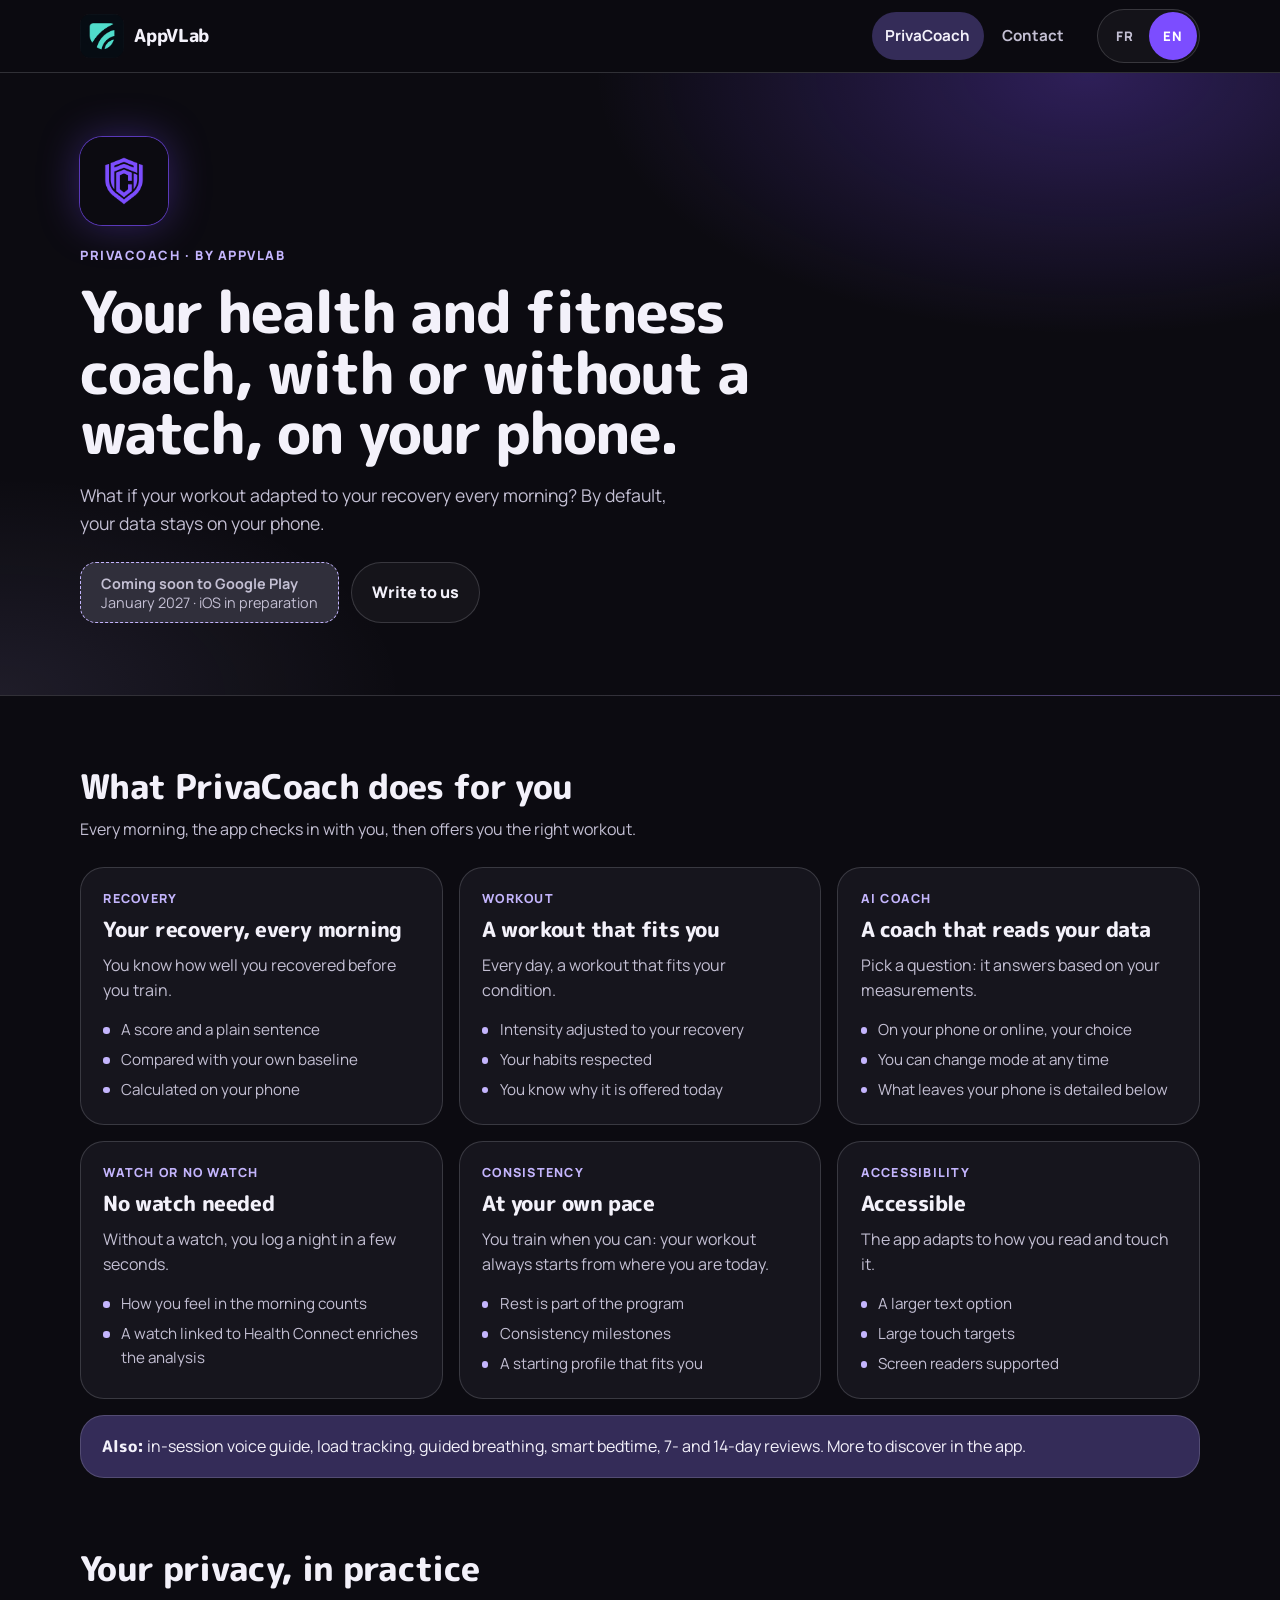
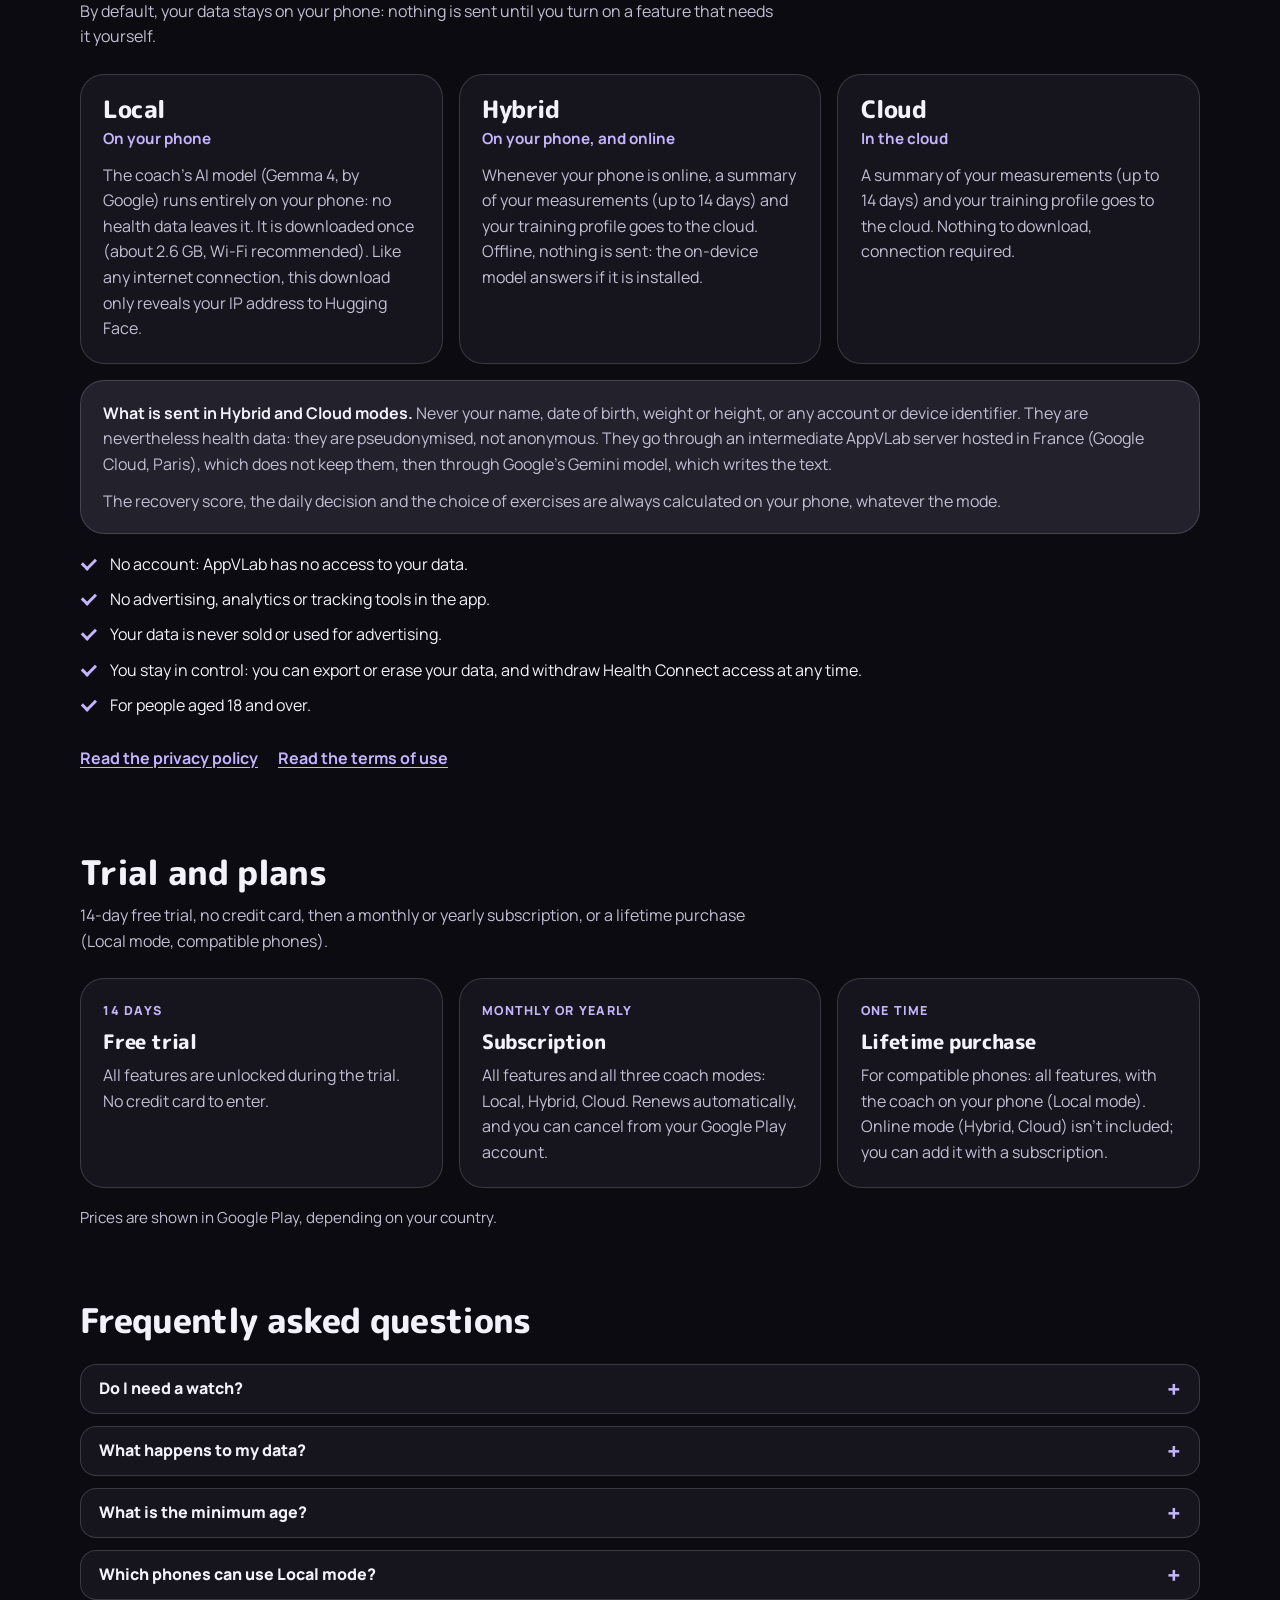
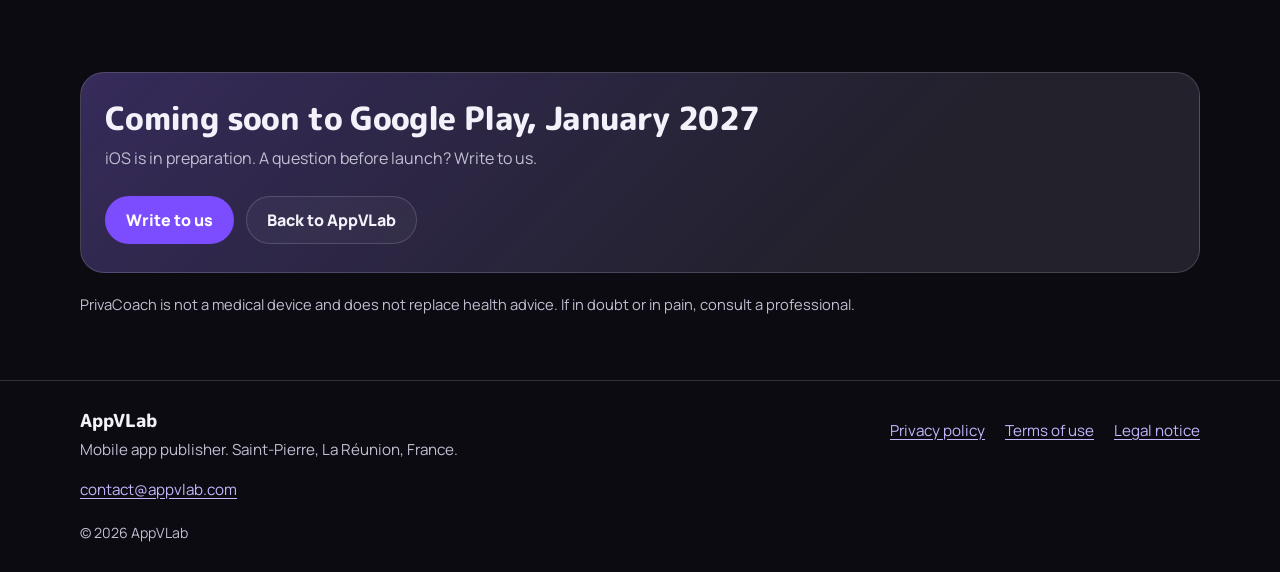
==== commit e8e0f68b: "Coach card and rhythm card wording, align home tagline with the new headline Co-authored-by: Cursor " ====
--- a/privacoach/index.html
+++ b/privacoach/index.html
@@ -1,9 +1,9 @@
 <!DOCTYPE html>
-<html lang="fr" data-title-fr="PrivaCoach — Ton coach santé et sport, sans montre | AppVLab" data-title-en="PrivaCoach — Your health and fitness coach, no watch needed | AppVLab" data-desc-fr="PrivaCoach adapte ta séance du jour à ta récupération, avec ou sans montre. Coach IA Local, Hybride ou Cloud, sans compte ni publicité. Android, janvier 2027." data-desc-en="PrivaCoach adapts your daily workout to your recovery, with or without a watch. Local, Hybrid or Cloud AI coach, no account, no ads. Android, January 2027.">
+<html lang="fr" data-title-fr="PrivaCoach — Ton coach santé et sport, avec ou sans montre | AppVLab" data-title-en="PrivaCoach — Your health and fitness coach, with or without a watch | AppVLab" data-desc-fr="PrivaCoach adapte ta séance du jour à ta récupération, avec ou sans montre. Coach IA Local, Hybride ou Cloud, sans compte ni publicité. Android, janvier 2027." data-desc-en="PrivaCoach adapts your daily workout to your recovery, with or without a watch. Local, Hybrid or Cloud AI coach, no account, no ads. Android, January 2027.">
   <head>
     <meta charset="utf-8" />
     <meta name="viewport" content="width=device-width, initial-scale=1" />
-    <title>PrivaCoach — Ton coach santé et sport, sans montre | AppVLab</title>
+    <title>PrivaCoach — Ton coach santé et sport, avec ou sans montre | AppVLab</title>
     <meta name="description" content="PrivaCoach adapte ta séance du jour à ta récupération, avec ou sans montre. Coach IA Local, Hybride ou Cloud, sans compte ni publicité. Android, janvier 2027." />
     <link rel="canonical" href="https://appvlab.com/privacoach/" />
     <meta name="color-scheme" content="dark" />
@@ -12,7 +12,7 @@
     <meta property="og:site_name" content="AppVLab" />
     <meta property="og:locale" content="fr_FR" />
     <meta property="og:locale:alternate" content="en_US" />
-    <meta property="og:title" content="PrivaCoach — Ton coach santé et sport, sans montre | AppVLab" />
+    <meta property="og:title" content="PrivaCoach — Ton coach santé et sport, avec ou sans montre | AppVLab" />
     <meta property="og:description" content="PrivaCoach adapte ta séance du jour à ta récupération, avec ou sans montre. Coach IA Local, Hybride ou Cloud, sans compte ni publicité. Android, janvier 2027." />
     <meta property="og:url" content="https://appvlab.com/privacoach/" />
     <meta property="og:image" content="https://appvlab.com/assets/privacoach-icon-256.png" />
@@ -92,8 +92,8 @@
           </article>
           <article class="card">
             <p class="label"><span data-l="fr">Coach IA</span><span data-l="en">AI coach</span></p>
-            <h3><span data-l="fr">Un coach qui te répond</span><span data-l="en">A coach that answers you</span></h3>
-            <p><span data-l="fr">Tu choisis où le coach te répond : Local, Hybride ou Cloud.</span><span data-l="en">You choose where the coach answers you: Local, Hybrid or Cloud.</span></p>
+            <h3><span data-l="fr">Un coach qui lit tes mesures</span><span data-l="en">A coach that reads your data</span></h3>
+            <p><span data-l="fr">Choisis une question : il te répond à partir de tes mesures.</span><span data-l="en">Pick a question: it answers based on your measurements.</span></p>
             <ul class="points">
               <li><span data-l="fr">Sur ton téléphone ou en ligne, au choix</span><span data-l="en">On your phone or online, your choice</span></li>
               <li><span data-l="fr">Tu peux changer de mode à tout moment</span><span data-l="en">You can change mode at any time</span></li>
@@ -112,11 +112,11 @@
           <article class="card">
             <p class="label"><span data-l="fr">Régularité</span><span data-l="en">Consistency</span></p>
             <h3><span data-l="fr">À ton rythme</span><span data-l="en">At your own pace</span></h3>
-            <p><span data-l="fr">Tu t’entraînes quand tu peux : ta séance part toujours de ton état du jour.</span><span data-l="en">You train when you can: your workout always starts from how you are today.</span></p>
+            <p><span data-l="fr">Tu t’entraînes quand tu peux : ta séance part toujours de ton état du jour.</span><span data-l="en">You train when you can: your workout always starts from where you are today.</span></p>
             <ul class="points">
               <li><span data-l="fr">Le repos fait partie du programme</span><span data-l="en">Rest is part of the program</span></li>
               <li><span data-l="fr">Des jalons de régularité</span><span data-l="en">Consistency milestones</span></li>
-              <li><span data-l="fr">Un profil de départ qui te ressemble</span><span data-l="en">A starting profile that suits you</span></li>
+              <li><span data-l="fr">Un profil de départ qui te ressemble</span><span data-l="en">A starting profile that fits you</span></li>
             </ul>
           </article>
           <article class="card">
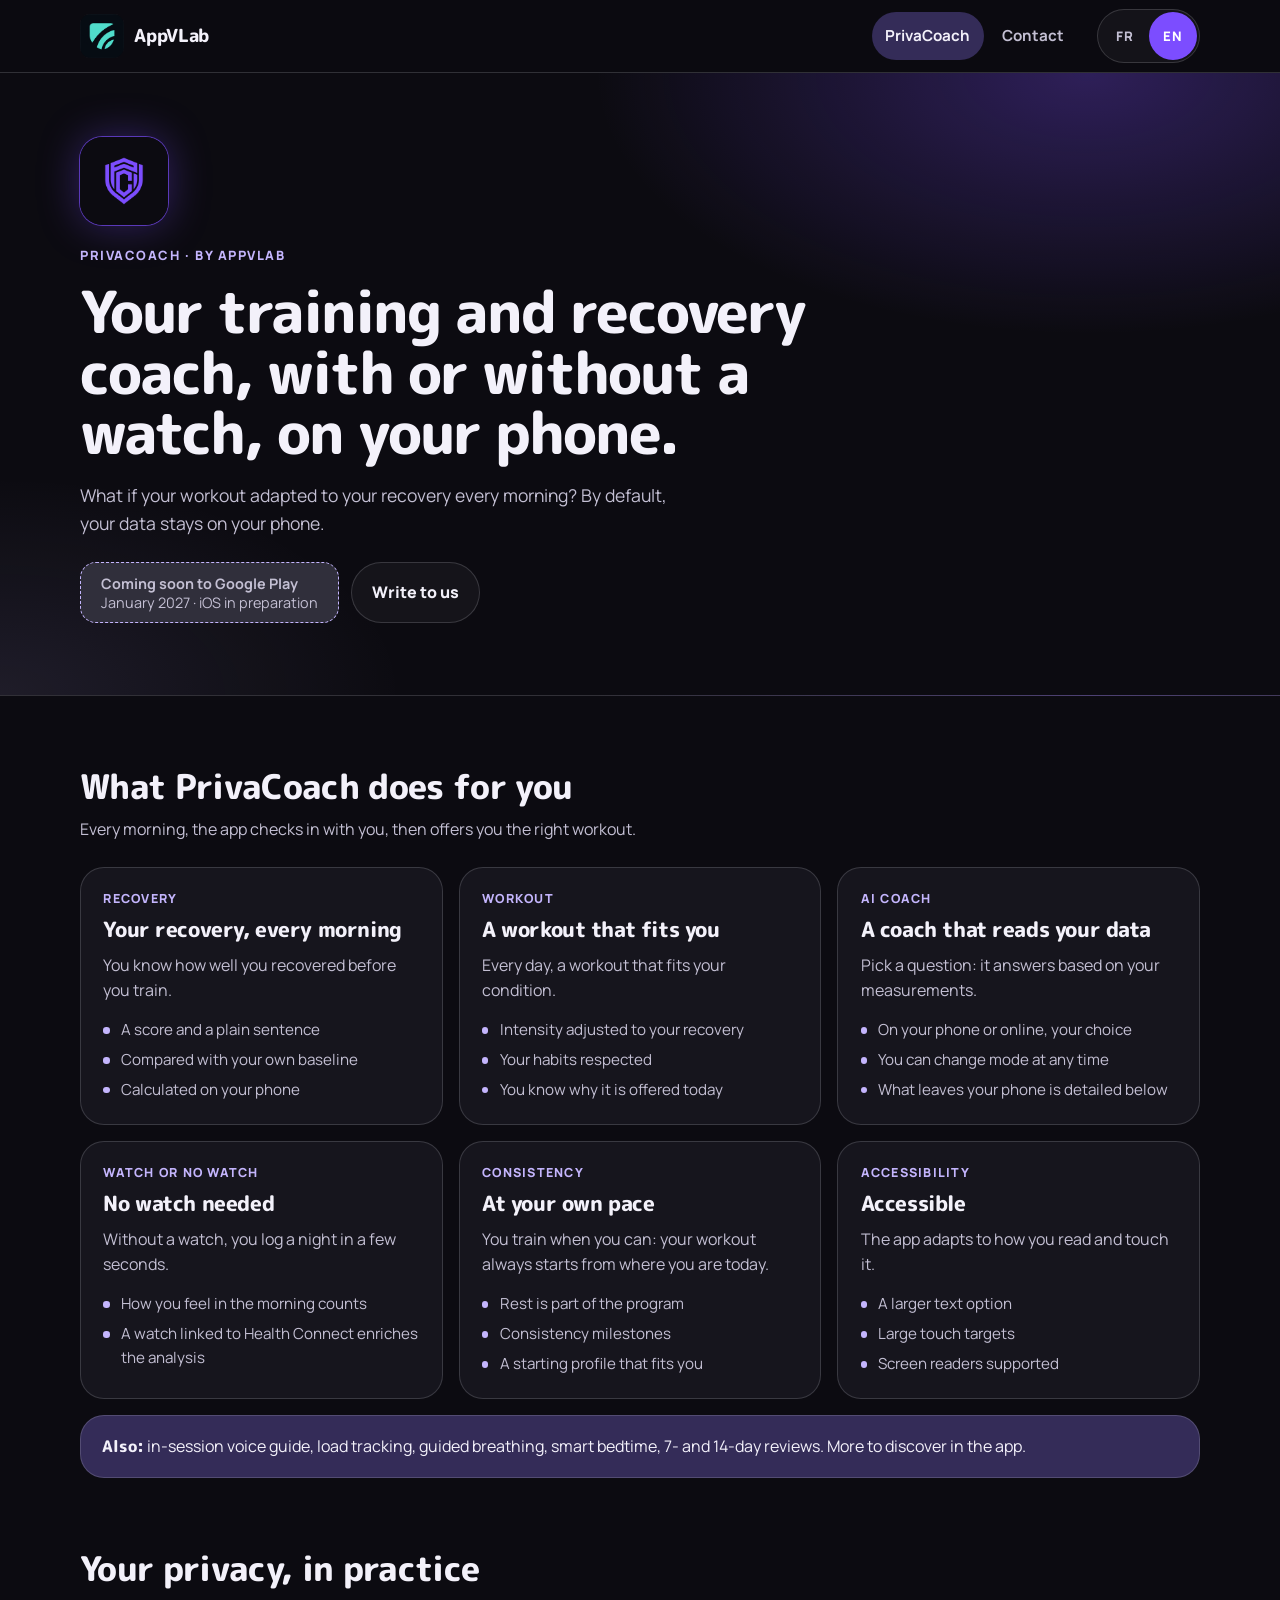
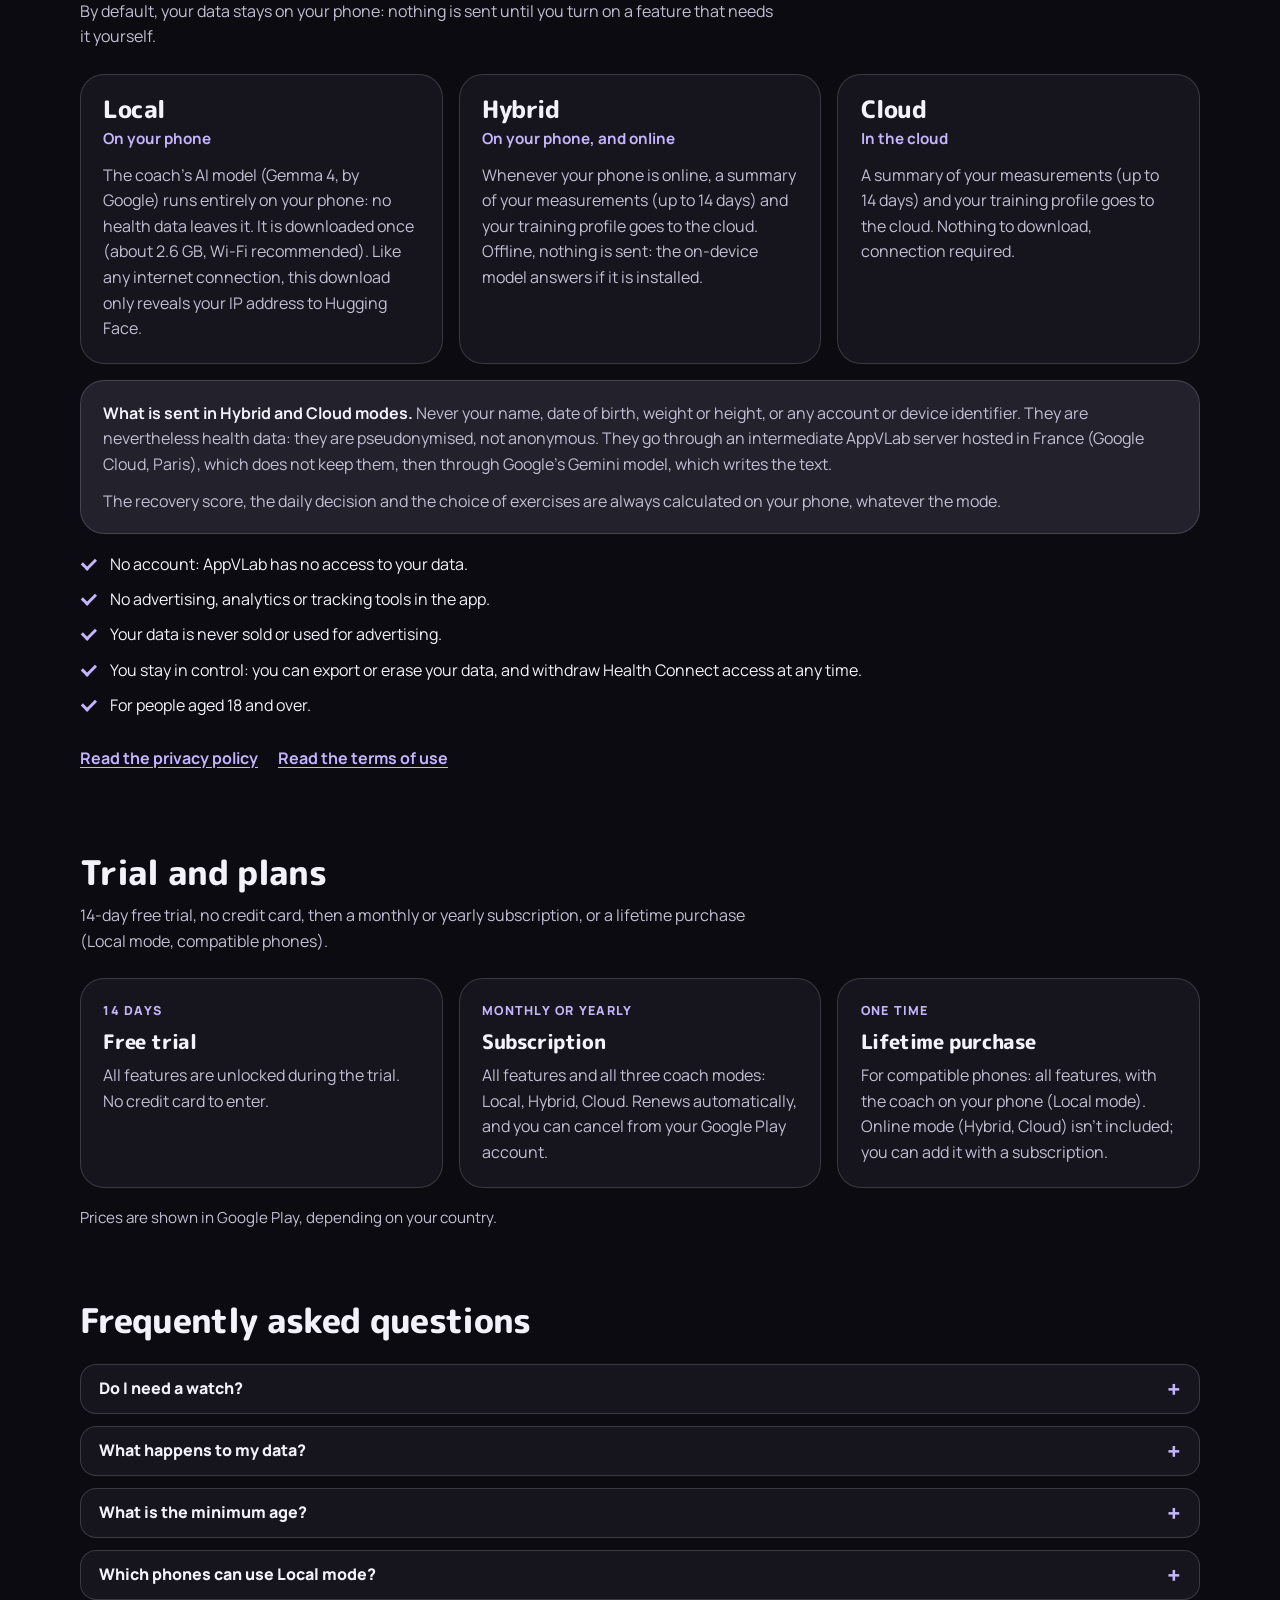
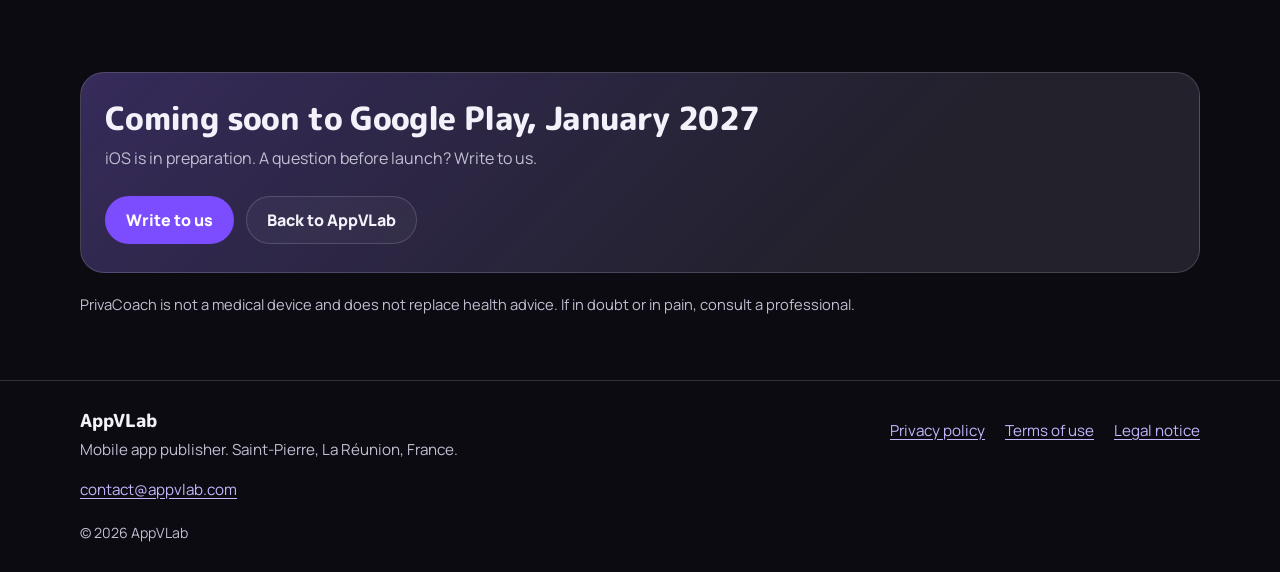
==== commit d7e00b52: "Rename the PrivaCoach tagline to training and recovery coach Co-authored-by: Cursor <cursoragent@cur" ====
--- a/privacoach/index.html
+++ b/privacoach/index.html
@@ -1,9 +1,9 @@
 <!DOCTYPE html>
-<html lang="fr" data-title-fr="PrivaCoach — Ton coach santé et sport, avec ou sans montre | AppVLab" data-title-en="PrivaCoach — Your health and fitness coach, with or without a watch | AppVLab" data-desc-fr="PrivaCoach adapte ta séance du jour à ta récupération, avec ou sans montre. Coach IA Local, Hybride ou Cloud, sans compte ni publicité. Android, janvier 2027." data-desc-en="PrivaCoach adapts your daily workout to your recovery, with or without a watch. Local, Hybrid or Cloud AI coach, no account, no ads. Android, January 2027.">
+<html lang="fr" data-title-fr="PrivaCoach — Ton coach sport et récupération, avec ou sans montre | AppVLab" data-title-en="PrivaCoach — Your training and recovery coach, with or without a watch | AppVLab" data-desc-fr="PrivaCoach adapte ta séance du jour à ta récupération, avec ou sans montre. Coach IA Local, Hybride ou Cloud, sans compte ni publicité. Android, janvier 2027." data-desc-en="PrivaCoach adapts your daily workout to your recovery, with or without a watch. Local, Hybrid or Cloud AI coach, no account, no ads. Android, January 2027.">
   <head>
     <meta charset="utf-8" />
     <meta name="viewport" content="width=device-width, initial-scale=1" />
-    <title>PrivaCoach — Ton coach santé et sport, avec ou sans montre | AppVLab</title>
+    <title>PrivaCoach — Ton coach sport et récupération, avec ou sans montre | AppVLab</title>
     <meta name="description" content="PrivaCoach adapte ta séance du jour à ta récupération, avec ou sans montre. Coach IA Local, Hybride ou Cloud, sans compte ni publicité. Android, janvier 2027." />
     <link rel="canonical" href="https://appvlab.com/privacoach/" />
     <meta name="color-scheme" content="dark" />
@@ -12,7 +12,7 @@
     <meta property="og:site_name" content="AppVLab" />
     <meta property="og:locale" content="fr_FR" />
     <meta property="og:locale:alternate" content="en_US" />
-    <meta property="og:title" content="PrivaCoach — Ton coach santé et sport, avec ou sans montre | AppVLab" />
+    <meta property="og:title" content="PrivaCoach — Ton coach sport et récupération, avec ou sans montre | AppVLab" />
     <meta property="og:description" content="PrivaCoach adapte ta séance du jour à ta récupération, avec ou sans montre. Coach IA Local, Hybride ou Cloud, sans compte ni publicité. Android, janvier 2027." />
     <meta property="og:url" content="https://appvlab.com/privacoach/" />
     <meta property="og:image" content="https://appvlab.com/assets/privacoach-icon-256.png" />
@@ -49,7 +49,7 @@
             <img class="pc-icon" src="/assets/privacoach-icon-256.png" alt="Icône de l’app PrivaCoach" data-l="fr" width="88" height="88" />
             <img class="pc-icon" src="/assets/privacoach-icon-256.png" alt="PrivaCoach app icon" data-l="en" width="88" height="88" />
             <p class="eyebrow"><span data-l="fr">PrivaCoach · par AppVLab</span><span data-l="en">PrivaCoach · by AppVLab</span></p>
-            <h1><span data-l="fr">Ton coach santé et sport, avec ou sans montre, sur ton téléphone.</span><span data-l="en">Your health and fitness coach, with or without a watch, on your phone.</span></h1>
+            <h1><span data-l="fr">Ton coach sport et récupération, avec ou sans montre, sur ton téléphone.</span><span data-l="en">Your training and recovery coach, with or without a watch, on your phone.</span></h1>
             <p class="lead"><span data-l="fr">Et si ta séance s’adaptait chaque matin à ta récupération ? Par défaut, tes données restent sur ton téléphone.</span><span data-l="en">What if your workout adapted to your recovery every morning? By default, your data stays on your phone.</span></p>
             <div class="cta-row">
               <p class="soon">
